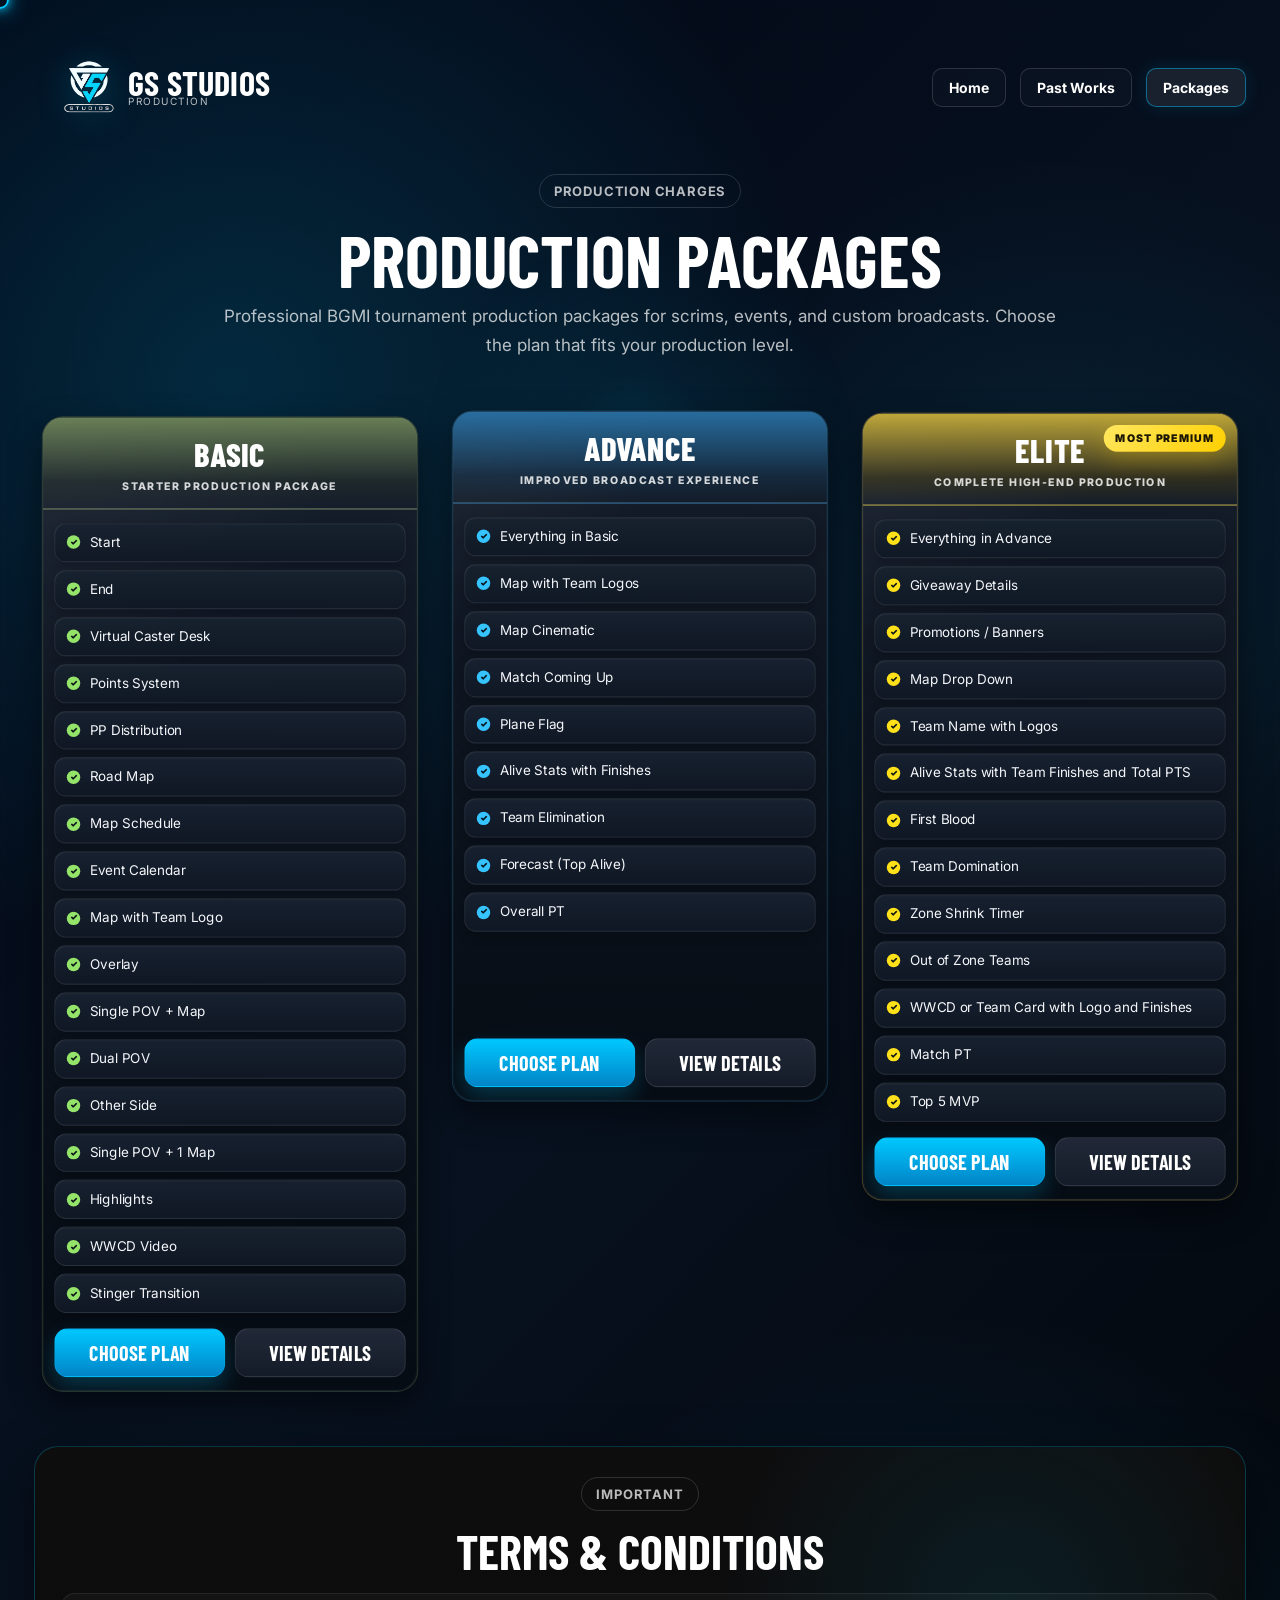
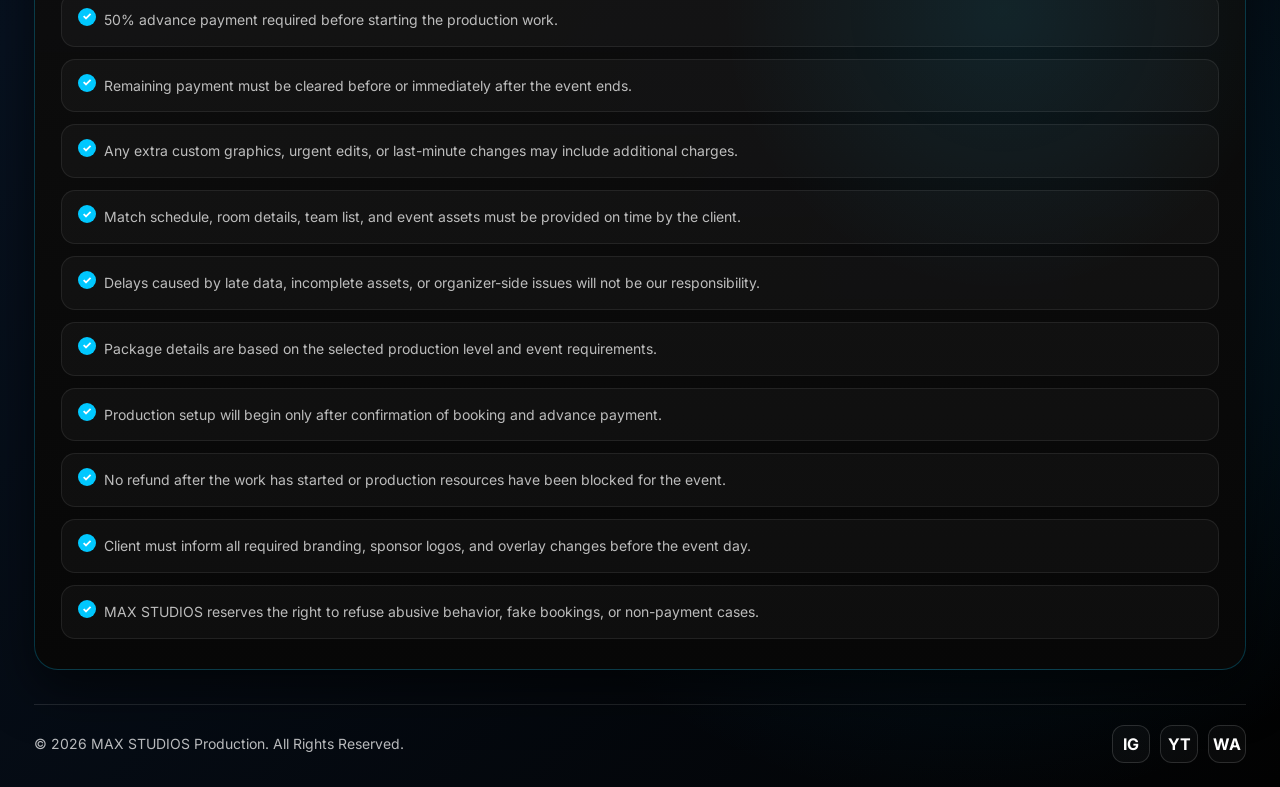
==== packages.html @ a3a35db7 "Update packages.html" ====
<!DOCTYPE html>
<html lang="en">
<head>
  <meta charset="UTF-8" />
  <meta name="viewport" content="width=device-width, initial-scale=1.0" />
  <title>Packages - GS STUDIOS</title>
  <link rel="preconnect" href="https://fonts.googleapis.com">
  <link rel="preconnect" href="https://fonts.gstatic.com" crossorigin>
  <link href="https://fonts.googleapis.com/css2?family=Barlow+Condensed:wght@400;500;600;700;800&family=Inter:wght@400;500;600;700&display=swap" rel="stylesheet">
  <link rel="stylesheet" href="packages.css" />
</head>
<body>
  <div class="cursor"></div>

  <div class="container">
    <header class="navbar">
<a href="index.html" class="brand">
  <img src="assets/studios-logo.png" class="nav-logo" alt="MAX STUDIOS">
  <div class="brand-text">
    <strong>GS STUDIOS</strong>
    <span>Production</span>
  </div>
</a>

      <nav class="nav-links">
        <a href="index.html">Home</a>
        <a href="works.html">Past Works</a>
        <a href="packages.html" class="active">Packages</a>
      </nav>
    </header>

    <section class="page-hero">
      <span class="kicker">Production Charges</span>
      <h1>Production Packages</h1>
      <p>
        Professional BGMI tournament production packages for scrims, events, and custom broadcasts.
        Choose the plan that fits your production level.
      </p>
    </section>

    <section class="pricing">
      
      <!-- BASIC -->
      <div class="card basic tilt-card">
        <div class="card-head">
          <h2>BASIC</h2>
          <div class="plan-line">Starter Production Package</div>
        </div>
        <div class="card-body">
          <ul class="features">
            <li><span>✓</span> Start</li>
            <li><span>✓</span> End</li>
            <li><span>✓</span> Virtual Caster Desk</li>
            <li><span>✓</span> Points System</li>
            <li><span>✓</span> PP Distribution</li>
            <li><span>✓</span> Road Map</li>
            <li><span>✓</span> Map Schedule</li>
            <li><span>✓</span> Event Calendar</li>
            <li><span>✓</span> Map with Team Logo</li>
            <li><span>✓</span> Overlay</li>
            <li><span>✓</span> Single POV + Map</li>
            <li><span>✓</span> Dual POV</li>
            <li><span>✓</span> Other Side</li>
            <li><span>✓</span> Single POV + 1 Map</li>
            <li><span>✓</span> Highlights</li>
            <li><span>✓</span> WWCD Video</li>
            <li><span>✓</span> Stinger Transition</li>
          </ul>

          <div class="btn-row">
            <a href="https://wa.me/918876218415?text=Hello%20MAX%20STUDIOS%2C%20I%20want%20to%20book%20BASIC%20PLAN" target="_blank" class="btn btn-primary glow-btn">
              Choose Plan
            </a>
            <a href="#" class="btn btn-secondary">View Details</a>
          </div>
        </div>
      </div>

      <!-- ADVANCE -->
      <div class="card advance tilt-card">
        <div class="card-head">
          <h2>ADVANCE</h2>
          <div class="plan-line">Improved Broadcast Experience</div>
        </div>
        <div class="card-body">
          <ul class="features">
            <li><span>✓</span> Everything in Basic</li>
            <li><span>✓</span> Map with Team Logos</li>
            <li><span>✓</span> Map Cinematic</li>
            <li><span>✓</span> Match Coming Up</li>
            <li><span>✓</span> Plane Flag</li>
            <li><span>✓</span> Alive Stats with Finishes</li>
            <li><span>✓</span> Team Elimination</li>
            <li><span>✓</span> Forecast (Top Alive)</li>
            <li><span>✓</span> Overall PT</li>
          </ul>

          <div class="btn-row">
            <a href="https://wa.me/918876218415?text=Hello%20MAX%20STUDIOS%2C%20I%20want%20to%20book%20ADVANCE%20PLAN" target="_blank" class="btn btn-primary glow-btn">
              Choose Plan
            </a>
            <a href="#" class="btn btn-secondary">View Details</a>
          </div>
        </div>
      </div>

      <!-- ELITE -->
      <div class="card elite tilt-card">
        <div class="badge">Most Premium</div>
        <div class="card-head">
          <h2>ELITE</h2>
          <div class="plan-line">Complete High-End Production</div>
        </div>
        <div class="card-body">
          <ul class="features">
            <li><span>✓</span> Everything in Advance</li>
            <li><span>✓</span> Giveaway Details</li>
            <li><span>✓</span> Promotions / Banners</li>
            <li><span>✓</span> Map Drop Down</li>
            <li><span>✓</span> Team Name with Logos</li>
            <li><span>✓</span> Alive Stats with Team Finishes and Total PTS</li>
            <li><span>✓</span> First Blood</li>
            <li><span>✓</span> Team Domination</li>
            <li><span>✓</span> Zone Shrink Timer</li>
            <li><span>✓</span> Out of Zone Teams</li>
            <li><span>✓</span> WWCD or Team Card with Logo and Finishes</li>
            <li><span>✓</span> Match PT</li>
            <li><span>✓</span> Top 5 MVP</li>
          </ul>

          <div class="btn-row">
            <a href="https://wa.me/918876218415?text=Hello%20MAX%20STUDIOS%2C%20I%20want%20to%20book%20ELITE%20PLAN" target="_blank" class="btn btn-primary glow-btn">
              Choose Plan
            </a>
            <a href="#" class="btn btn-secondary">View Details</a>
          </div>
        </div>
      </div>

    </section>

    <section class="terms-section tilt-card">
      <div class="terms-head">
        <span class="kicker">Important</span>
        <h2>Terms & Conditions</h2>
      </div>

      <div class="terms-box">
        <ul class="terms-list">
          <li>50% advance payment required before starting the production work.</li>
          <li>Remaining payment must be cleared before or immediately after the event ends.</li>
          <li>Any extra custom graphics, urgent edits, or last-minute changes may include additional charges.</li>
          <li>Match schedule, room details, team list, and event assets must be provided on time by the client.</li>
          <li>Delays caused by late data, incomplete assets, or organizer-side issues will not be our responsibility.</li>
          <li>Package details are based on the selected production level and event requirements.</li>
          <li>Production setup will begin only after confirmation of booking and advance payment.</li>
          <li>No refund after the work has started or production resources have been blocked for the event.</li>
          <li>Client must inform all required branding, sponsor logos, and overlay changes before the event day.</li>
          <li>MAX STUDIOS reserves the right to refuse abusive behavior, fake bookings, or non-payment cases.</li>
        </ul>
      </div>
    </section>

    <footer class="footer">
      <p>© 2026 MAX STUDIOS Production. All Rights Reserved.</p>
      <div class="socials">
        <a href="https://www.instagram.com/mahmud07_bgmi/?hl=en" target="_blank">IG</a>
        <a href="https://www.youtube.com/watch?v=cpt_hyMK-tQ" target="_blank">YT</a>
        <a href="#" target="_blank">WA</a>
      </div>
    </footer>
  </div>


  <script src="packages.js"></script>
</body>
</html>
---- packages.css ----
*{
  margin:0;
  padding:0;
  box-sizing:border-box;
}

:root{
  --bg:#020817;
  --bg2:#07111f;
  --white:#ffffff;
  --soft:rgba(255,255,255,0.72);
  --red:#00c8ff;
  --red2:#0284c7;
  --shadow:0 20px 50px rgba(0,0,0,0.55);
  --x:50vw;
  --y:50vh;
}

/* ===== BASE ===== */
html{
  scroll-behavior:smooth;
}

body{
  font-family:Inter,sans-serif;
  color:var(--white);
  min-height:100vh;
  overflow-x:hidden;
  background:
    radial-gradient(circle at 18% 16%, rgba(0,200,255,0.16), transparent 26%),
    radial-gradient(circle at 82% 24%, rgba(0,200,255,0.10), transparent 20%),
    radial-gradient(circle at 76% 78%, rgba(2,132,199,0.20), transparent 26%),
    linear-gradient(135deg, var(--bg), var(--bg2) 45%, #020202 100%);
  position:relative;
}

body::before{
  content:"";
  position:fixed;
  inset:0;
  pointer-events:none;
  z-index:0;
  background:
    radial-gradient(
      circle at var(--x) var(--y),
      rgba(0,200,255,0.14),
      rgba(0,200,255,0.05) 10%,
      transparent 28%
    );
}

body::after{
  content:"";
  position:fixed;
  inset:0;
  pointer-events:none;
  z-index:0;
  background-image:
    linear-gradient(rgba(0,200,255,0.03) 1px, transparent 1px),
    linear-gradient(90deg, rgba(0,200,255,0.03) 1px, transparent 1px);
  background-size:36px 36px;
  mask-image:linear-gradient(to bottom, rgba(255,255,255,0.22), transparent);
}

a{
  color:inherit;
  text-decoration:none;
}

img{
  display:block;
  max-width:100%;
}

.container{
  max-width:1260px;
  margin:0 auto;
  padding:24px;
  position:relative;
  z-index:1;
}

/* ===== CURSOR ===== */
.cursor{
  width:18px;
  height:18px;
  border:2px solid var(--red);
  border-radius:50%;
  position:fixed;
  left:0;
  top:0;
  transform:translate(-50%,-50%);
  pointer-events:none;
  z-index:9999;
  box-shadow:
    0 0 10px rgba(0,200,255,0.9),
    0 0 20px rgba(0,200,255,0.6),
    0 0 35px rgba(0,200,255,0.28);
  transition:width .18s ease,height .18s ease,border-color .18s ease,box-shadow .18s ease;
}

.cursor.active{
  width:30px;
  height:30px;
  border-color:#fff;
  box-shadow:
    0 0 14px rgba(255,255,255,0.95),
    0 0 26px rgba(0,200,255,0.85),
    0 0 45px rgba(0,200,255,0.35);
}

/* ===== NAVBAR ===== */
.navbar{
  display:flex;
  justify-content:space-between;
  align-items:center;
  gap:20px;
  padding:8px 0 24px;
  flex-wrap:wrap;
  width:100%;
}

.brand{
  display:flex;
  align-items:center;
  gap:0;
  margin-right:auto;
  color:#fff;
}

.nav-logo{
  width:110px;
  height:auto;
  object-fit:contain;
  filter:drop-shadow(0 6px 16px rgba(0,200,255,0.28));
  flex-shrink:0;
  margin-right:-12px;
}

.brand-text{
  line-height:0.8;
  margin-left:-4px;
}

.brand-text strong{
  display:block;
  font-family:"Barlow Condensed",sans-serif;
  font-size:34px;
  line-height:.85;
  color:#fff;
  letter-spacing:.2px;
}

.brand-text span{
  display:block;
  font-size:10px;
  color:var(--soft);
  text-transform:uppercase;
  letter-spacing:1.5px;
  margin-top:0;
}

.nav-links{
  display:flex;
  gap:14px;
  flex-wrap:wrap;
  margin-left:auto;
}

.nav-links a{
  color:#fff;
  border:1px solid rgba(255,255,255,0.14);
  padding:10px 16px;
  border-radius:10px;
  font-weight:700;
  font-size:14px;
  transition:.25s ease;
  background:rgba(255,255,255,0.02);
}

.nav-links a:hover,
.nav-links a.active{
  background:rgba(255,255,255,0.08);
  border-color:rgba(0,200,255,0.45);
  box-shadow:0 0 18px rgba(0,200,255,0.12);
}

/* ===== HERO ===== */
.page-hero{
  text-align:center;
  margin:8px 0 36px;
}

.kicker{
  display:inline-block;
  margin-bottom:18px;
  padding:8px 14px;
  border:1px solid rgba(255,255,255,0.14);
  border-radius:999px;
  color:var(--soft);
  font-size:13px;
  font-weight:700;
  letter-spacing:.8px;
  text-transform:uppercase;
}

.page-hero h1{
  font-family:"Barlow Condensed",sans-serif;
  font-size:72px;
  text-transform:uppercase;
  line-height:.92;
  margin-bottom:10px;
  color:#fff;
}

.page-hero p{
  color:var(--soft);
  font-size:17px;
  line-height:1.7;
  max-width:860px;
  margin:0 auto;
}

/* ===== PRICING ===== */
.pricing{
  display:grid;
  grid-template-columns:repeat(3, minmax(260px, 1fr));
  gap:18px;
  align-items:start;
}

.card{
  position:relative;
  overflow:hidden;
  display:flex;
  flex-direction:column;
  border-radius:22px;
  min-height:720px;
  align-self:start;
  background:
    linear-gradient(180deg, rgba(20,29,42,0.98), rgba(6,12,20,0.98));
  border:1px solid rgba(255,255,255,0.14);
  box-shadow:
    0 14px 34px rgba(0,0,0,0.45),
    inset 0 1px 0 rgba(255,255,255,0.04);
  transition:
    transform .28s ease,
    box-shadow .28s ease,
    border-color .28s ease,
    opacity .28s ease;
}

.card::before{
  content:"";
  position:absolute;
  inset:0;
  pointer-events:none;
  background:
    radial-gradient(circle at top left, rgba(255,255,255,0.06), transparent 28%),
    linear-gradient(180deg, rgba(255,255,255,0.02), transparent 18%);
  z-index:0;
}

.card::after{
  content:"";
  position:absolute;
  inset:0;
  border-radius:22px;
  pointer-events:none;
  box-shadow:inset 0 0 0 1px rgba(255,255,255,0.04);
}

/* sab same size feel */
.basic,
.advance,
.elite{
  transform:scale(0.96);
  opacity:1;
}

/* ===== CARD COLORS ===== */
.basic{
  border-color:rgba(170,210,120,0.22);
}

.advance{
  border-color:rgba(60,190,255,0.22);
}

.elite{
  border-color:rgba(255,214,90,0.26);
}

.card:hover{
  transform:scale(0.98);
  box-shadow:
    0 18px 42px rgba(0,0,0,0.55),
    0 0 24px rgba(255,255,255,0.06);
}

/* ===== HEAD ===== */
.card-head{
  position:relative;
  z-index:1;
  text-align:center;
  padding:22px 18px 16px;
  border-bottom:1px solid rgba(255,255,255,0.10);
}

.basic .card-head{
  background:
    linear-gradient(180deg, rgba(115,139,91,0.88) 0%, rgba(45,58,46,0.36) 70%, rgba(0,0,0,0) 100%);
}

.advance .card-head{
  background:
    linear-gradient(180deg, rgba(40,115,168,0.92) 0%, rgba(22,63,97,0.38) 70%, rgba(0,0,0,0) 100%);
}

.elite .card-head{
  background:
    linear-gradient(180deg, rgba(204,178,58,0.92) 0%, rgba(90,74,17,0.40) 70%, rgba(0,0,0,0) 100%);
}

.card-head h2{
  font-family:"Barlow Condensed",sans-serif;
  font-size:34px;
  font-weight:800;
  text-transform:uppercase;
  letter-spacing:.8px;
  color:#fff;
  line-height:1;
}

.plan-line{
  margin-top:9px;
  font-size:11px;
  letter-spacing:1.7px;
  text-transform:uppercase;
  color:rgba(255,255,255,0.82);
  font-weight:800;
}

/* ===== BODY ===== */
.card-body{
  position:relative;
  z-index:1;
  padding:14px 12px 14px;
  display:flex;
  flex-direction:column;
  flex:1;
}

.features{
  list-style:none;
  display:flex;
  flex-direction:column;
  gap:8px;
  flex:1;
}

.features li{
  display:flex;
  align-items:center;
  gap:10px;
  min-height:38px;
  padding:10px 12px;
  border-radius:12px;
  font-size:14px;
  line-height:1.35;
  color:#f5f7fa;
  background:
    linear-gradient(180deg, rgba(24,34,48,0.96), rgba(16,24,37,0.96));
  border:1px solid rgba(255,255,255,0.08);
  box-shadow:
    inset 0 1px 0 rgba(255,255,255,0.03),
    0 4px 12px rgba(0,0,0,0.20);
  transition:.2s ease;
}

.features li:hover{
  transform:translateX(3px);
  border-color:rgba(255,255,255,0.16);
}

.features li span{
  flex-shrink:0;
  width:14px;
  height:14px;
  border-radius:50%;
  display:inline-flex;
  align-items:center;
  justify-content:center;
  font-size:9px;
  font-weight:900;
  color:#091119;
}

.basic .features li span{
  background:#95e46a;
}

.advance .features li span{
  background:#35c4ff;
}

.elite .features li span{
  background:#ffe11a;
}

/* ===== BADGE ===== */
.badge{
  position:absolute;
  top:12px;
  right:12px;
  z-index:3;
  padding:7px 12px;
  border-radius:999px;
  background:linear-gradient(135deg, #ffe760, #ffcf00);
  color:#1b1603;
  font-size:11px;
  font-weight:900;
  letter-spacing:1px;
  text-transform:uppercase;
  box-shadow:0 8px 24px rgba(255,208,0,0.25);
}

/* ===== BUTTONS ===== */
.btn-row{
  display:flex;
  gap:10px;
  margin-top:auto;
  padding-top:16px;
}

.btn{
  flex:1;
  min-height:46px;
  display:inline-flex;
  align-items:center;
  justify-content:center;
  text-align:center;
  padding:12px 16px;
  border-radius:14px;
  font-family:"Barlow Condensed",sans-serif;
  font-size:21px;
  letter-spacing:.3px;
  text-transform:uppercase;
  font-weight:700;
  transition:.25s ease;
  border:1px solid rgba(255,255,255,0.12);
  color:#fff;
}

.btn-primary{
  background:linear-gradient(180deg, #00c8ff, #0284c7);
  box-shadow:0 10px 22px rgba(0,200,255,0.22);
  border-color:rgba(0,200,255,0.28);
}

.btn-primary:hover{
  transform:translateY(-2px);
  box-shadow:0 14px 28px rgba(0,200,255,0.30);
}

.btn-secondary{
  background:linear-gradient(180deg, rgba(34,42,58,0.96), rgba(21,28,41,0.98));
  border-color:rgba(255,255,255,0.10);
}

.btn-secondary:hover{
  background:rgba(255,255,255,0.08);
  transform:translateY(-2px);
}

/* ===== TERMS ===== */
.terms-section{
  margin-top:34px;
  padding:30px 26px;
  background:
    radial-gradient(circle at 80% 20%, rgba(0,200,255,0.09), transparent 24%),
    linear-gradient(180deg, rgba(14,14,14,.96), rgba(7,7,7,1));
  border:1px solid rgba(0,200,255,0.24);
  border-radius:24px;
  box-shadow:var(--shadow);
  position:relative;
  overflow:hidden;
}

.terms-head{
  position:relative;
  z-index:1;
  text-align:center;
  margin-bottom:18px;
}

.terms-head h2{
  font-family:"Barlow Condensed",sans-serif;
  font-size:48px;
  text-transform:uppercase;
  line-height:.95;
  color:#fff;
}

.terms-box{
  position:relative;
  z-index:1;
}

.terms-list{
  list-style:none;
  display:grid;
  gap:12px;
}

.terms-list li{
  padding:14px 16px 14px 42px;
  border-radius:14px;
  border:1px solid rgba(255,255,255,0.08);
  background:rgba(255,255,255,0.03);
  color:var(--soft);
  line-height:1.7;
  font-size:14px;
  position:relative;
}

.terms-list li::before{
  content:"✓";
  position:absolute;
  left:16px;
  top:14px;
  width:18px;
  height:18px;
  border-radius:50%;
  display:flex;
  align-items:center;
  justify-content:center;
  background:var(--red);
  color:#fff;
  font-size:11px;
  font-weight:800;
}

/* ===== FOOTER ===== */
.footer{
  margin-top:34px;
  padding-top:20px;
  border-top:1px solid rgba(255,255,255,0.12);
  display:flex;
  justify-content:space-between;
  align-items:center;
  gap:16px;
  flex-wrap:wrap;
}

.footer p{
  color:var(--soft);
  font-size:14px;
}

.socials{
  display:flex;
  gap:10px;
}

.socials a{
  width:38px;
  height:38px;
  border-radius:12px;
  border:1px solid rgba(255,255,255,0.14);
  display:grid;
  place-items:center;
  background:rgba(255,255,255,0.03);
  font-weight:700;
  color:#fff;
  transition:.25s ease;
}

.socials a:hover{
  border-color:rgba(0,200,255,0.35);
  background:rgba(0,200,255,0.08);
}

/* ===== RESPONSIVE ===== */
@media (max-width:1100px){
  .pricing{
    grid-template-columns:repeat(2, minmax(280px, 1fr));
    align-items:start;
  }

  .basic,
  .advance,
  .elite{
    transform:none;
    opacity:1;
    min-height:auto;
  }
}

@media (max-width:760px){
  .pricing{
    grid-template-columns:1fr;
    align-items:start;
  }

  .btn-row{
    flex-direction:column;
  }

  .cursor{
    display:none;
  }

  .basic,
  .advance,
  .elite{
    transform:none;
    opacity:1;
  }
}

@media (max-width:640px){
  .container{
    padding:14px;
  }

  .navbar{
    flex-direction:column;
    align-items:flex-start;
  }

  .nav-links{
    width:100%;
    margin-left:0;
  }

  .nav-links a{
    flex:1;
    text-align:center;
  }

  .page-hero h1{
    font-size:48px;
  }

  .terms-section{
    padding:22px 18px;
  }

  .terms-head h2{
    font-size:38px;
  }

  .terms-list li{
    font-size:13px;
  }

  .nav-logo{
    width:90px;
    margin-right:-10px;
  }

  .brand-text{
    margin-left:-2px;
  }

  .brand-text strong{
    font-size:26px;
  }

  .brand-text span{
    font-size:9px;
    letter-spacing:1.2px;
  }
}
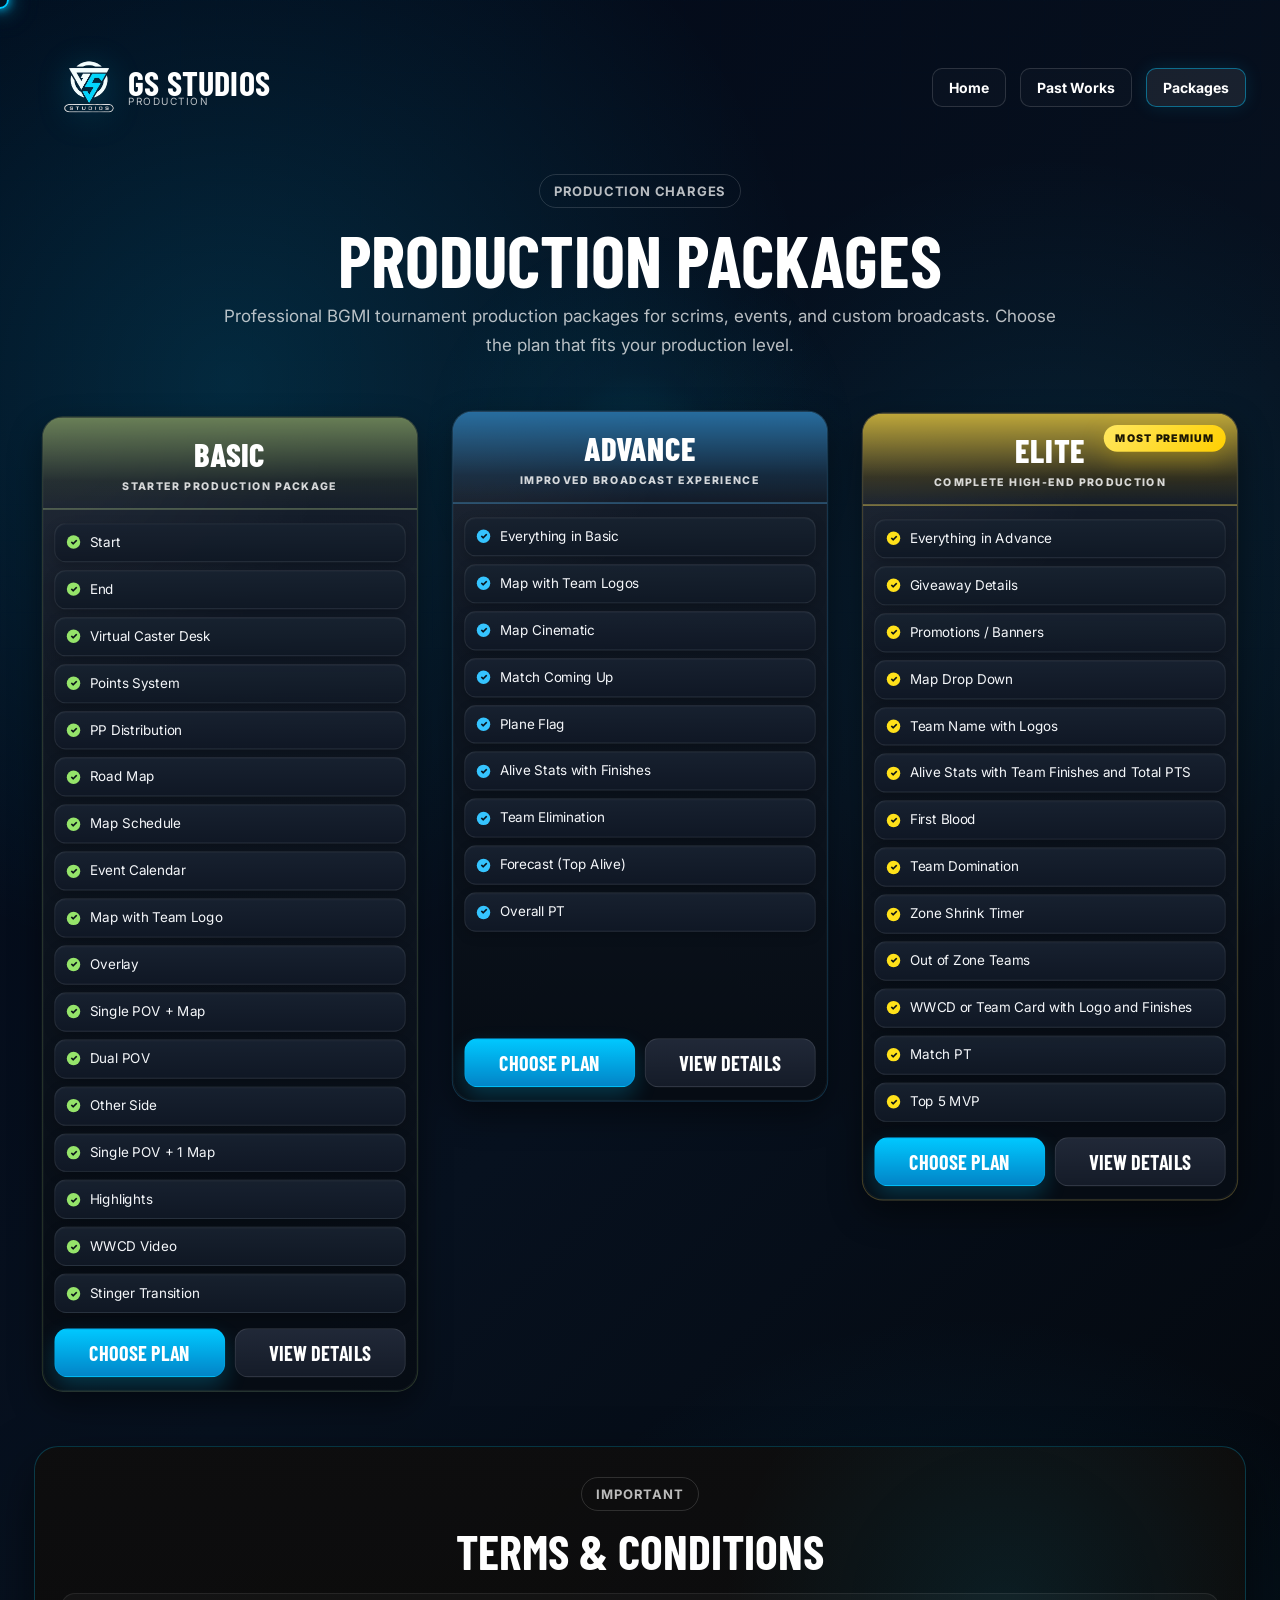
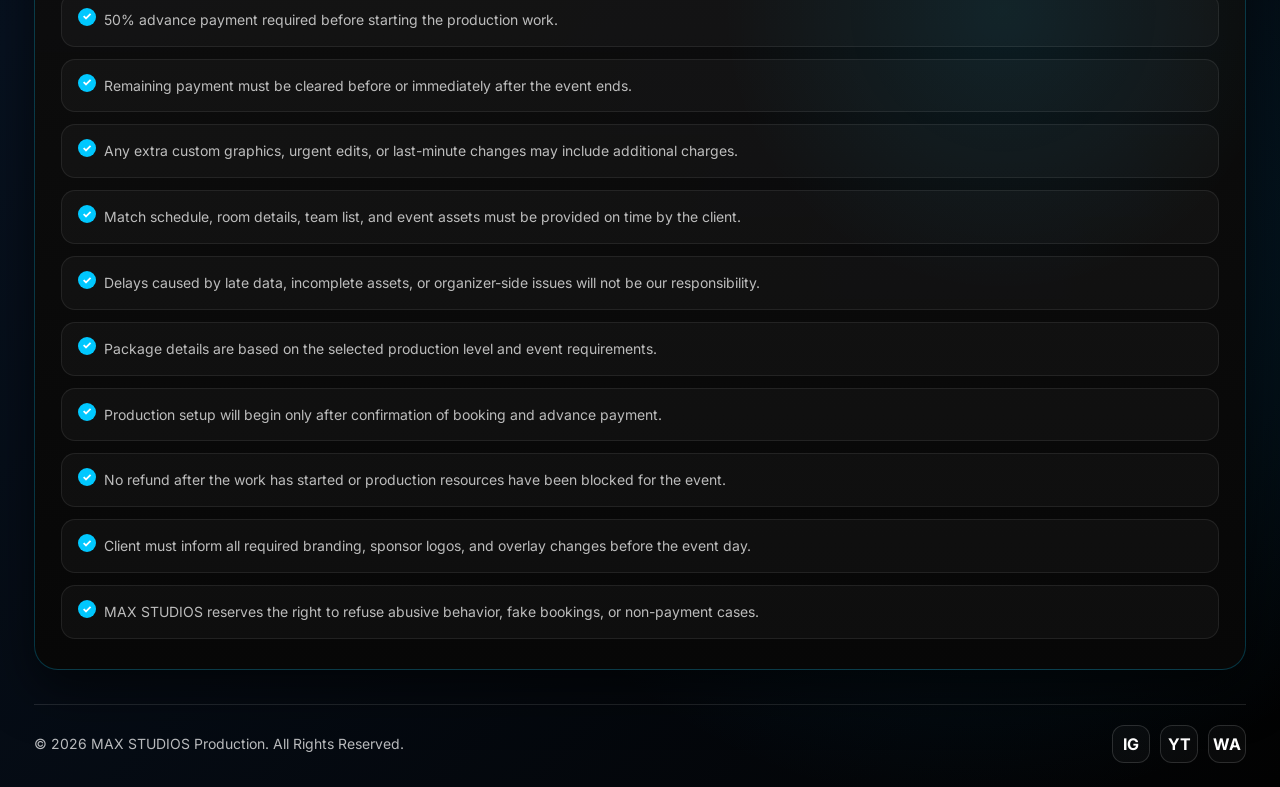
==== commit 8033d1fc: "Update packages.html" ====
--- a/packages.html
+++ b/packages.html
@@ -68,7 +68,7 @@
           </ul>
 
           <div class="btn-row">
-            <a href="https://wa.me/918876218415?text=Hello%20MAX%20STUDIOS%2C%20I%20want%20to%20book%20BASIC%20PLAN" target="_blank" class="btn btn-primary glow-btn">
+            <a href="https://wa.me/918876218415?text=Hello%20GS%20STUDIOS%2C%20I%20want%20to%20book%20BASIC%20PLAN" target="_blank" class="btn btn-primary glow-btn">
               Choose Plan
             </a>
             <a href="#" class="btn btn-secondary">View Details</a>
@@ -96,7 +96,7 @@
           </ul>
 
           <div class="btn-row">
-            <a href="https://wa.me/918876218415?text=Hello%20MAX%20STUDIOS%2C%20I%20want%20to%20book%20ADVANCE%20PLAN" target="_blank" class="btn btn-primary glow-btn">
+            <a href="https://wa.me/918876218415?text=Hello%20GS%20STUDIOS%2C%20I%20want%20to%20book%20ADVANCE%20PLAN" target="_blank" class="btn btn-primary glow-btn">
               Choose Plan
             </a>
             <a href="#" class="btn btn-secondary">View Details</a>
@@ -129,7 +129,7 @@
           </ul>
 
           <div class="btn-row">
-            <a href="https://wa.me/918876218415?text=Hello%20MAX%20STUDIOS%2C%20I%20want%20to%20book%20ELITE%20PLAN" target="_blank" class="btn btn-primary glow-btn">
+            <a href="https://wa.me/918876218415?text=Hello%20GS%20STUDIOS%2C%20I%20want%20to%20book%20ELITE%20PLAN" target="_blank" class="btn btn-primary glow-btn">
               Choose Plan
             </a>
             <a href="#" class="btn btn-secondary">View Details</a>
@@ -165,8 +165,8 @@
       <p>© 2026 MAX STUDIOS Production. All Rights Reserved.</p>
       <div class="socials">
         <a href="https://www.instagram.com/mahmud07_bgmi/?hl=en" target="_blank">IG</a>
-        <a href="https://www.youtube.com/watch?v=cpt_hyMK-tQ" target="_blank">YT</a>
-        <a href="#" target="_blank">WA</a>
+        <a href="https://www.youtube.com/@mahmud07_bgmi" target="_blank">YT</a>
+        <a href="https://wa.me/918876218415?text=Hello%20GS%20STUDIOS%2C%20I%20want%20to%20book" target="_blank">WA</a>
       </div>
     </footer>
   </div>
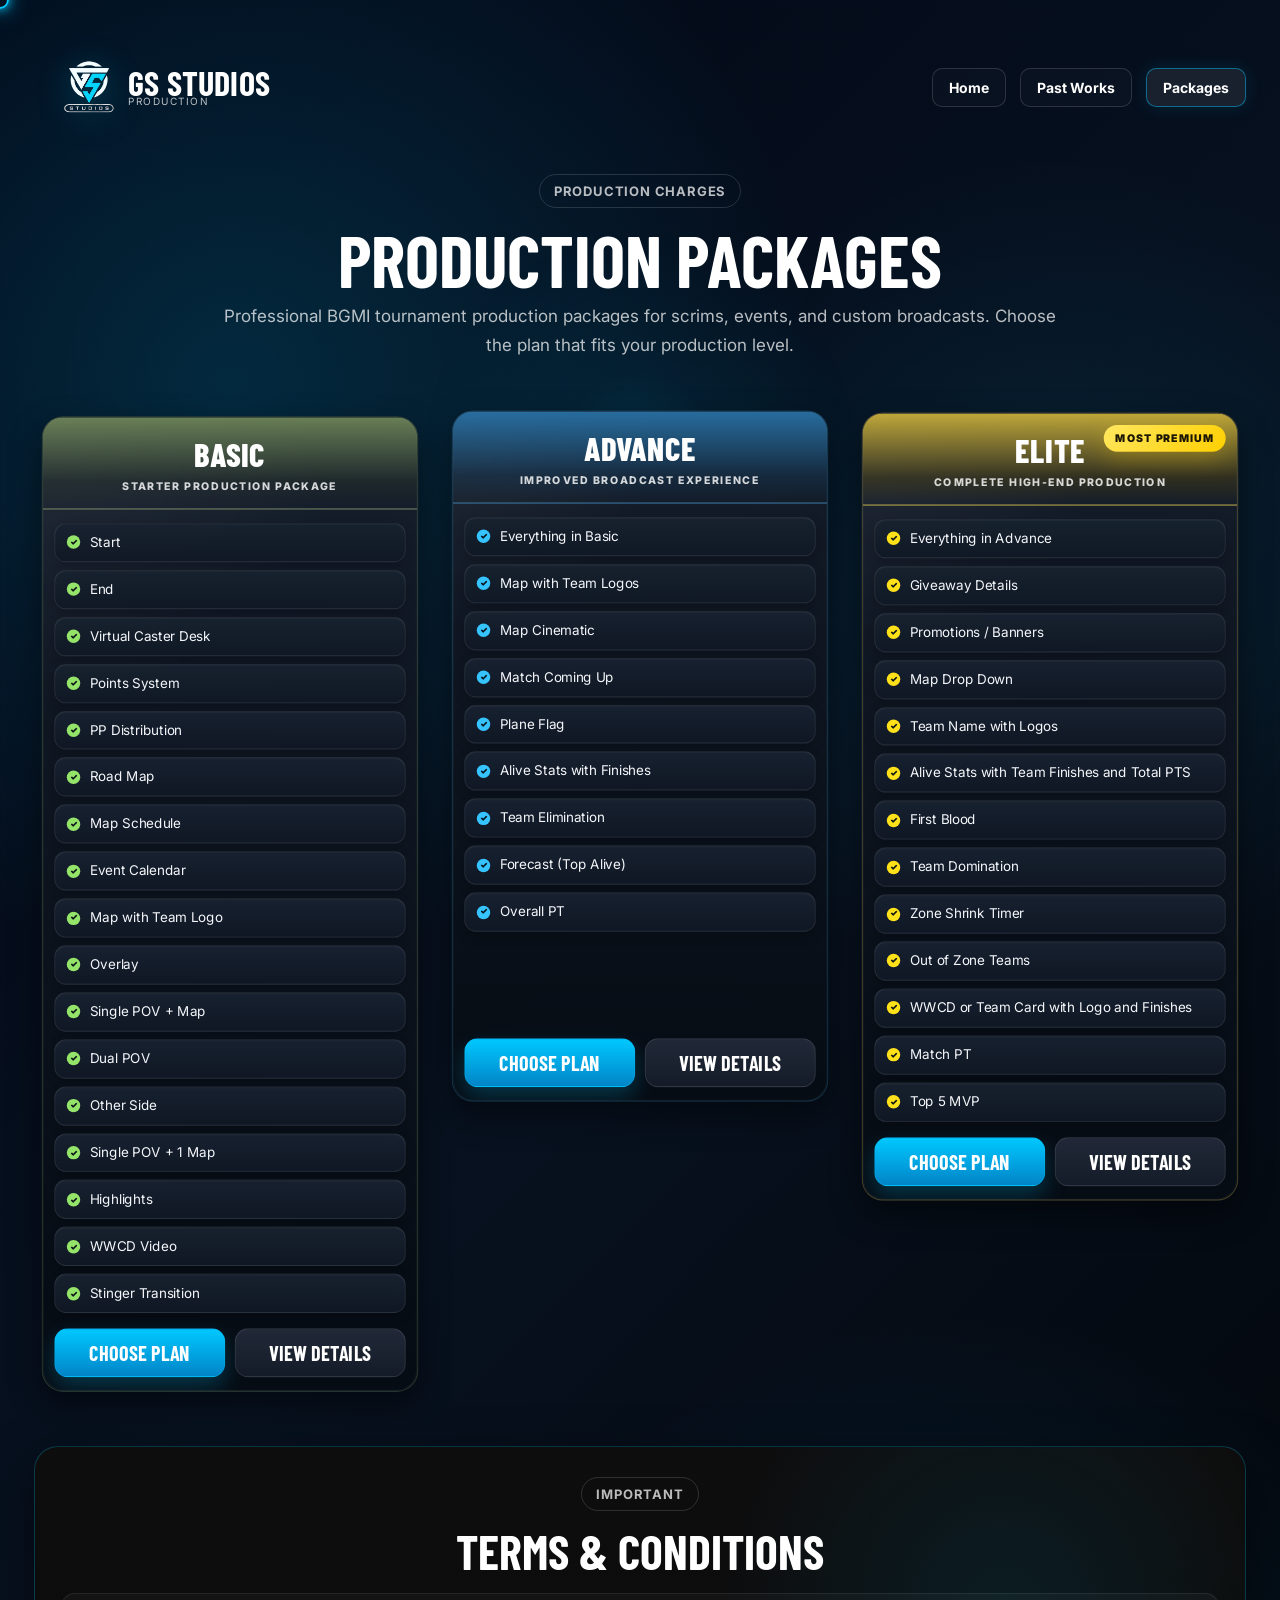
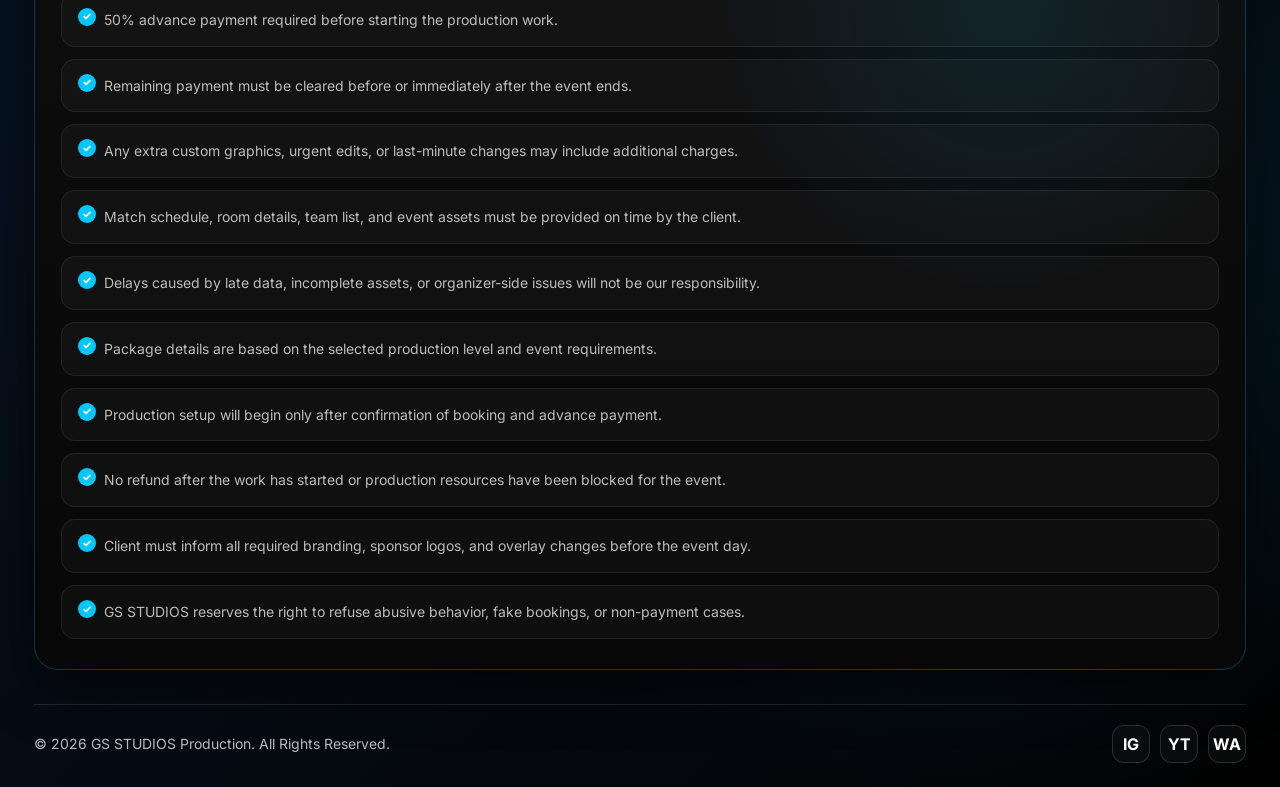
==== commit 19e94982: "Update packages.html" ====
--- a/packages.html
+++ b/packages.html
@@ -156,13 +156,13 @@
           <li>Production setup will begin only after confirmation of booking and advance payment.</li>
           <li>No refund after the work has started or production resources have been blocked for the event.</li>
           <li>Client must inform all required branding, sponsor logos, and overlay changes before the event day.</li>
-          <li>MAX STUDIOS reserves the right to refuse abusive behavior, fake bookings, or non-payment cases.</li>
+          <li>GS STUDIOS reserves the right to refuse abusive behavior, fake bookings, or non-payment cases.</li>
         </ul>
       </div>
     </section>
 
     <footer class="footer">
-      <p>© 2026 MAX STUDIOS Production. All Rights Reserved.</p>
+      <p>© 2026 GS STUDIOS Production. All Rights Reserved.</p>
       <div class="socials">
         <a href="https://www.instagram.com/mahmud07_bgmi/?hl=en" target="_blank">IG</a>
         <a href="https://www.youtube.com/@mahmud07_bgmi" target="_blank">YT</a>
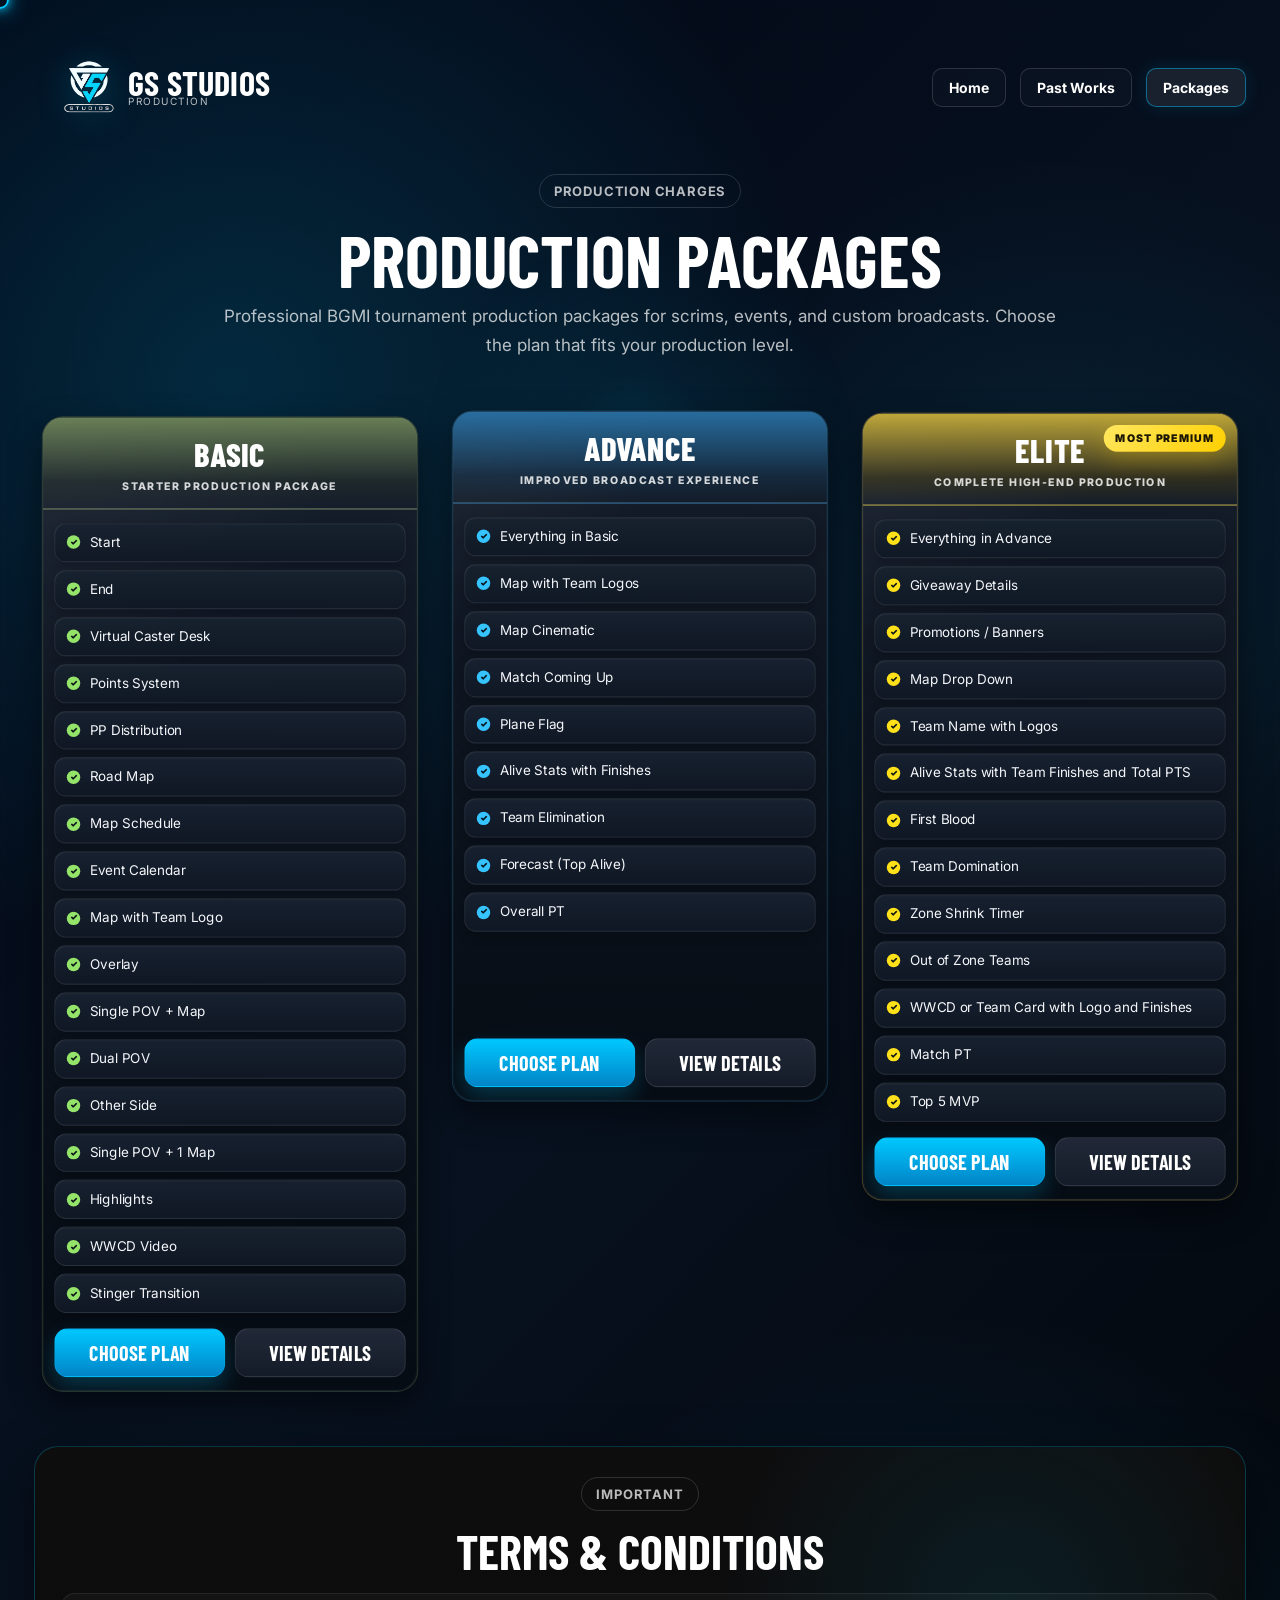
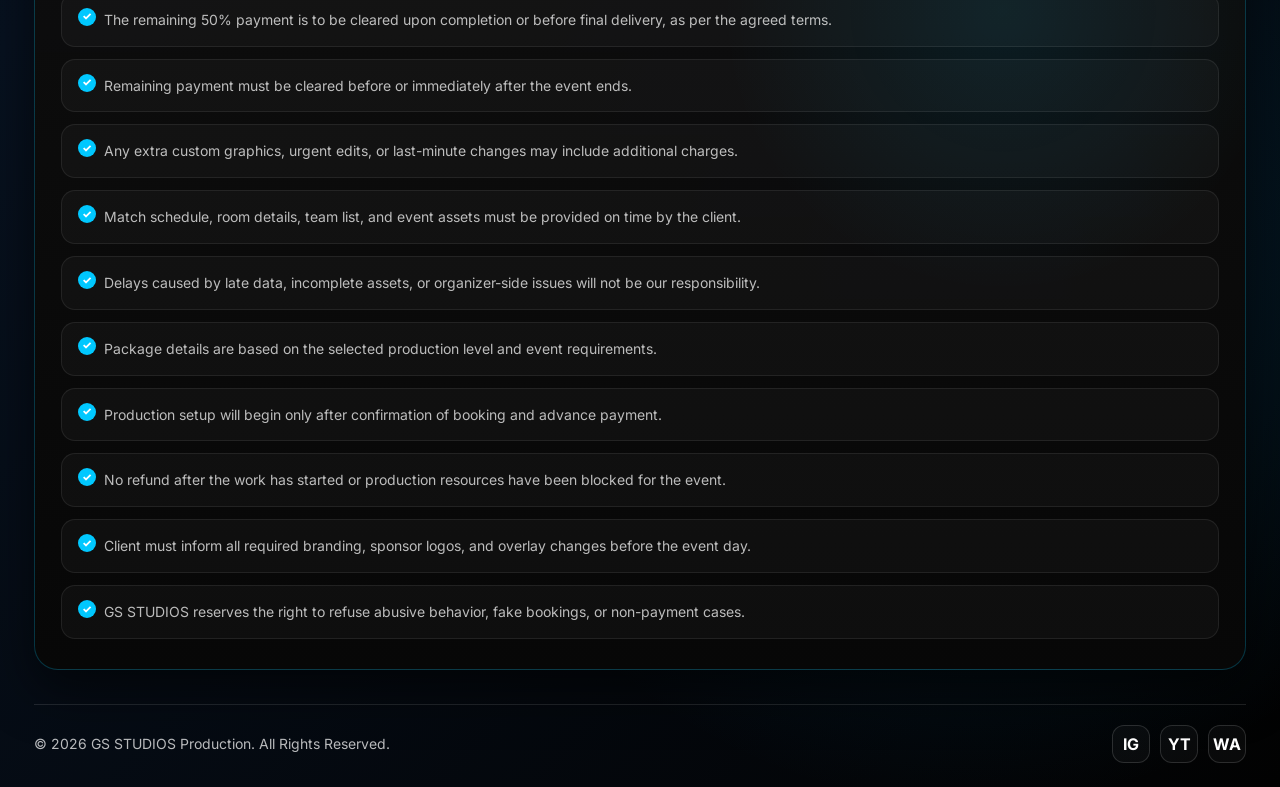
==== commit 730978b9: "Update packages.html" ====
--- a/packages.html
+++ b/packages.html
@@ -147,7 +147,7 @@
 
       <div class="terms-box">
         <ul class="terms-list">
-          <li>50% advance payment required before starting the production work.</li>
+          <li>The remaining 50% payment is to be cleared upon completion or before final delivery, as per the agreed terms.</li>
           <li>Remaining payment must be cleared before or immediately after the event ends.</li>
           <li>Any extra custom graphics, urgent edits, or last-minute changes may include additional charges.</li>
           <li>Match schedule, room details, team list, and event assets must be provided on time by the client.</li>
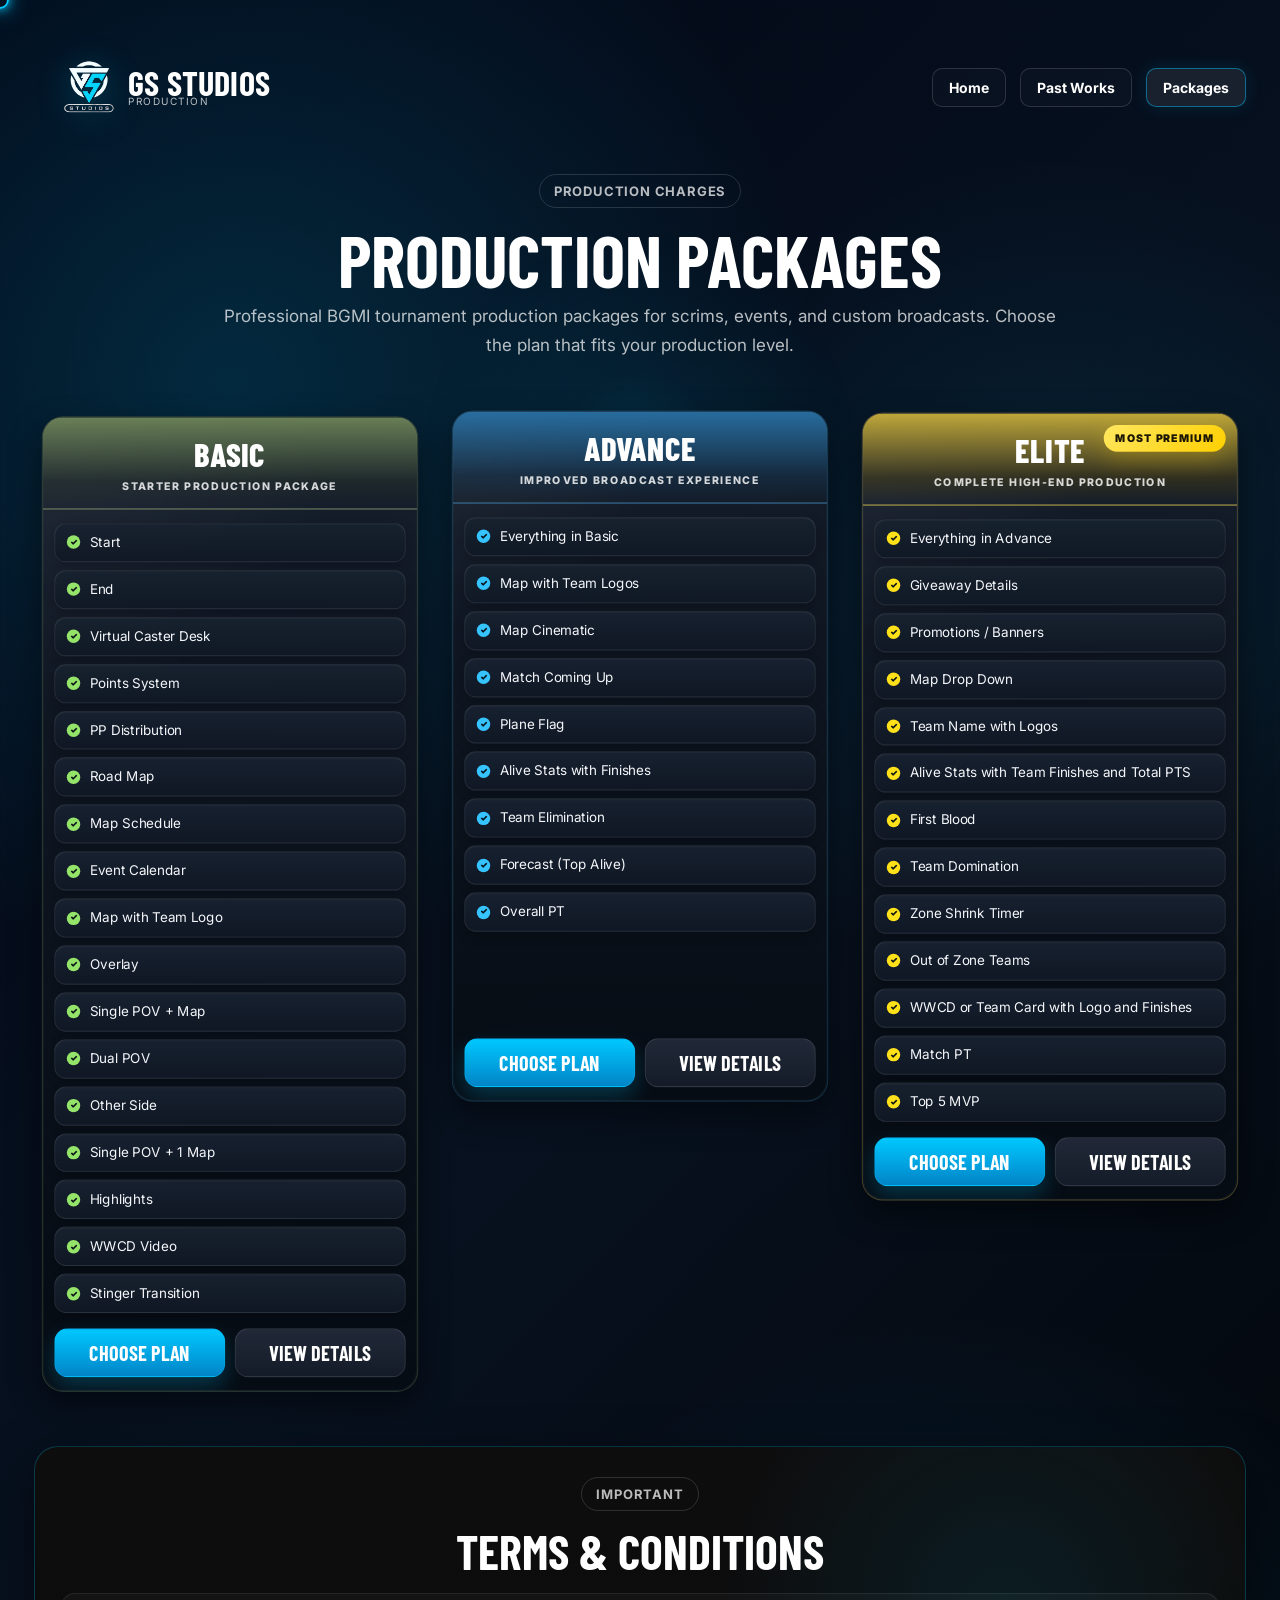
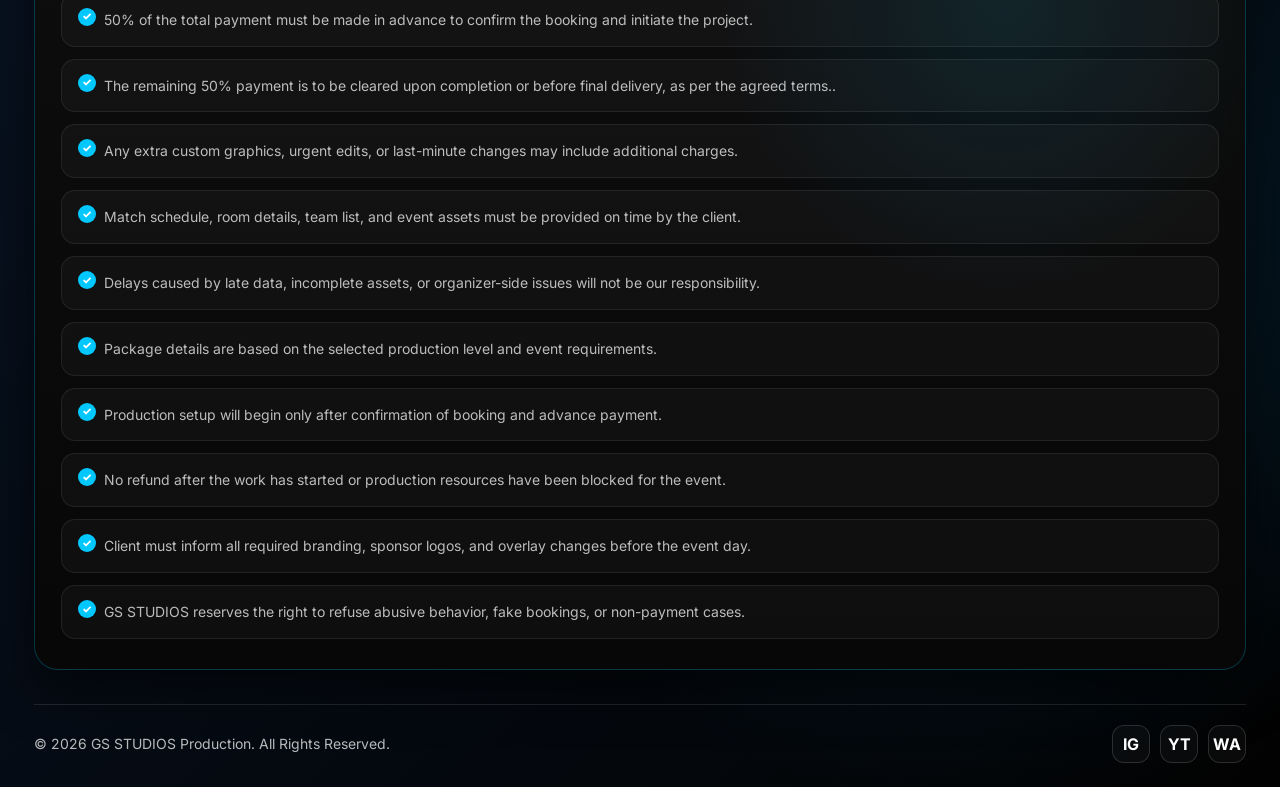
==== commit 99074736: "Update packages.html" ====
--- a/packages.html
+++ b/packages.html
@@ -147,8 +147,8 @@
 
       <div class="terms-box">
         <ul class="terms-list">
-          <li>The remaining 50% payment is to be cleared upon completion or before final delivery, as per the agreed terms.</li>
-          <li>Remaining payment must be cleared before or immediately after the event ends.</li>
+          <li>50% of the total payment must be made in advance to confirm the booking and initiate the project.</li>
+          <li>The remaining 50% payment is to be cleared upon completion or before final delivery, as per the agreed terms..</li>
           <li>Any extra custom graphics, urgent edits, or last-minute changes may include additional charges.</li>
           <li>Match schedule, room details, team list, and event assets must be provided on time by the client.</li>
           <li>Delays caused by late data, incomplete assets, or organizer-side issues will not be our responsibility.</li>
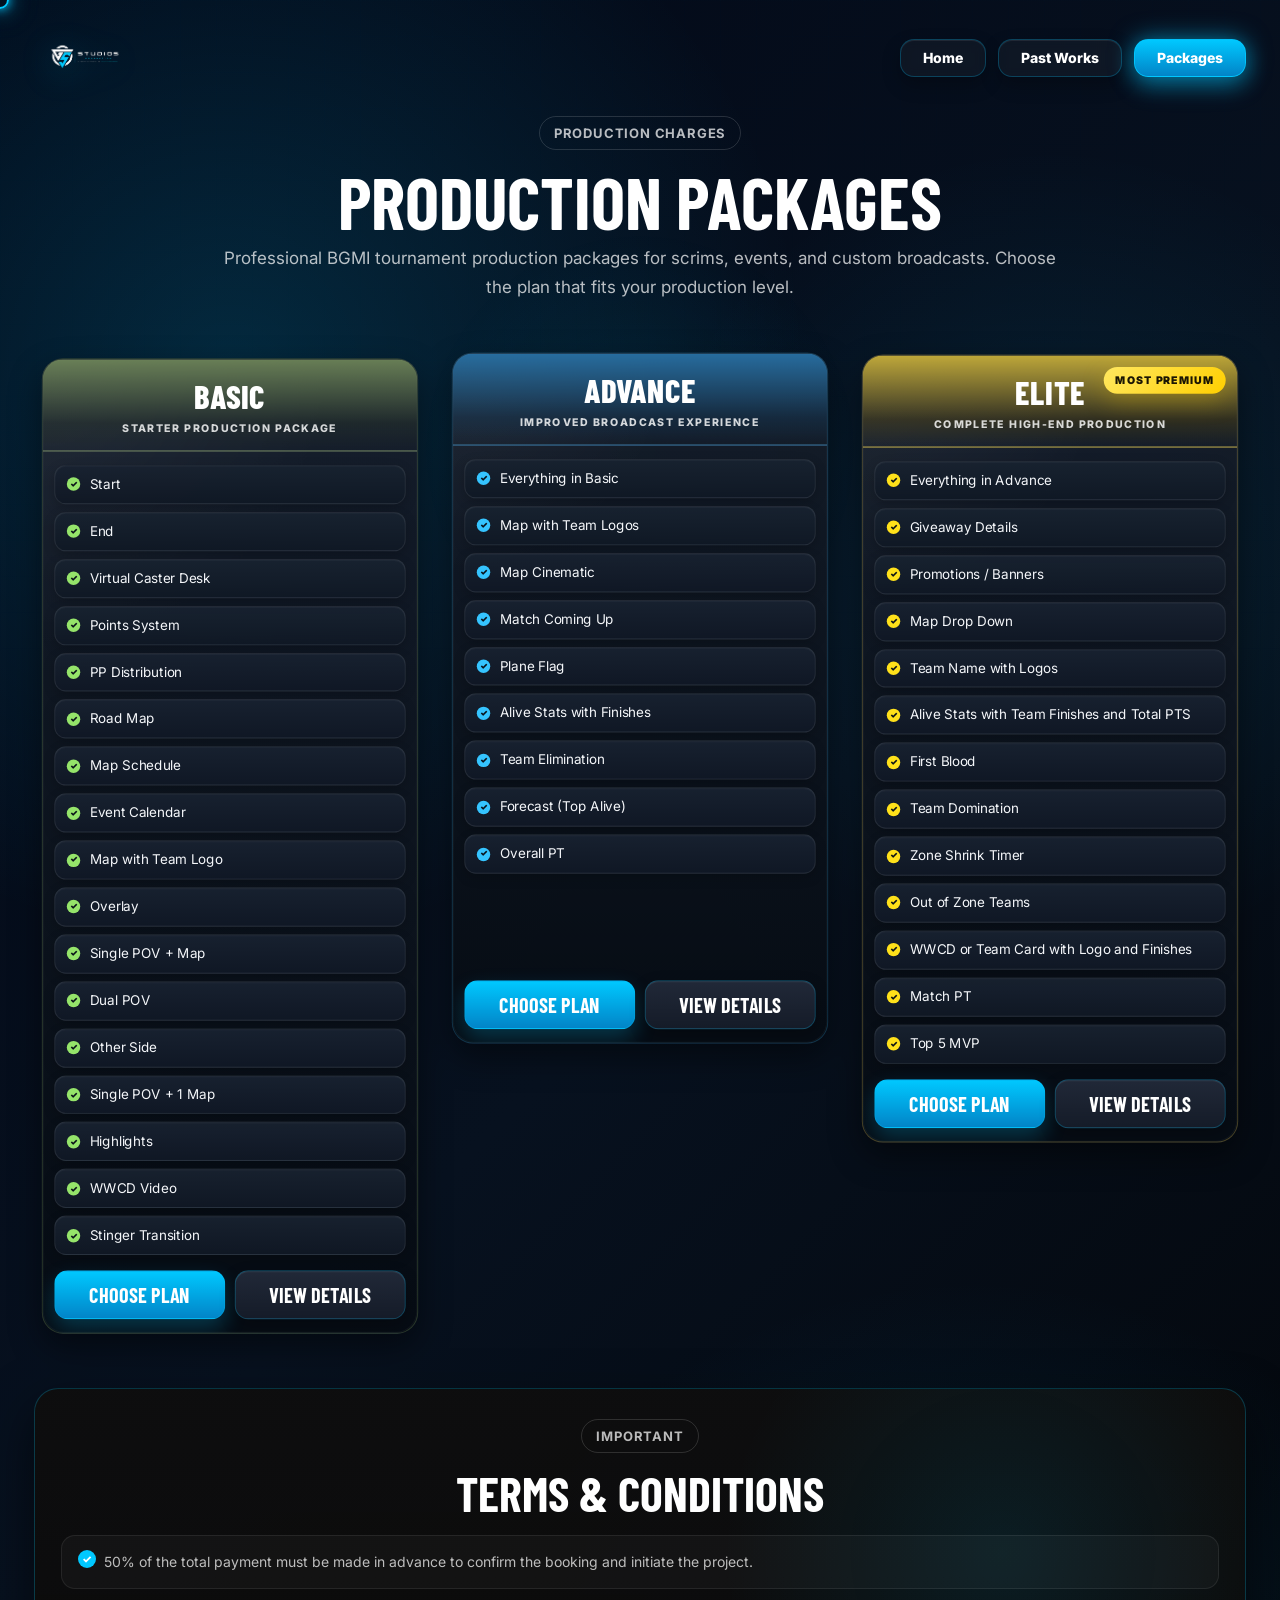
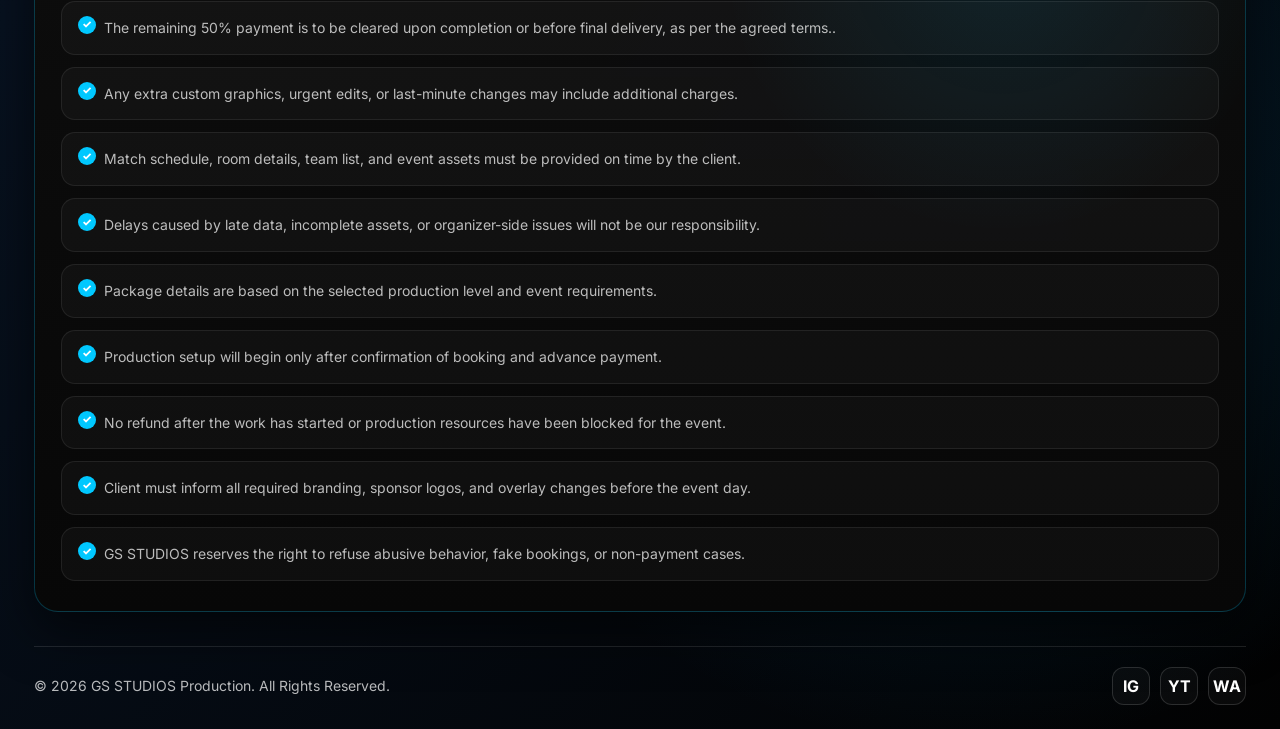
==== commit 99747350: "Update packages.html" ====
--- a/packages.html
+++ b/packages.html
@@ -17,9 +17,9 @@
 <a href="index.html" class="brand">
   <img src="assets/studios-logo.png" class="nav-logo" alt="MAX STUDIOS">
   <div class="brand-text">
-    <strong>GS STUDIOS</strong>
+    <!--strong>GS STUDIOS</strong>
     <span>Production</span>
-  </div>
+  </div-->
 </a>
 
       <nav class="nav-links">
@@ -68,7 +68,7 @@
           </ul>
 
           <div class="btn-row">
-            <a href="https://wa.me/918876218415?text=Hello%20GS%20STUDIOS%2C%20I%20want%20to%20book%20BASIC%20PLAN" target="_blank" class="btn btn-primary glow-btn">
+            <a href="https://api.whatsapp.com/send/?phone=918876218415&text=Hi%20%F0%9F%91%8B%0AI%20was%20checking%20out%20your%20services%20and%20I%E2%80%99m%20interested%20in%20working%20with%20you%20for%20our%20tournament.%0A%0APlease%20share%20the%20details%20and%20let%E2%80%99s%20discuss%20further.&type=phone_number&app_absent=0" target="_blank" class="btn btn-primary glow-btn">
               Choose Plan
             </a>
             <a href="#" class="btn btn-secondary">View Details</a>
@@ -96,7 +96,7 @@
           </ul>
 
           <div class="btn-row">
-            <a href="https://wa.me/918876218415?text=Hello%20GS%20STUDIOS%2C%20I%20want%20to%20book%20ADVANCE%20PLAN" target="_blank" class="btn btn-primary glow-btn">
+            <a href="https://api.whatsapp.com/send/?phone=918876218415&text=Hi%20%F0%9F%91%8B%0AI%20was%20checking%20out%20your%20services%20and%20I%E2%80%99m%20interested%20in%20working%20with%20you%20for%20our%20tournament.%0A%0APlease%20share%20the%20details%20and%20let%E2%80%99s%20discuss%20further.&type=phone_number&app_absent=0" target="_blank" class="btn btn-primary glow-btn">
               Choose Plan
             </a>
             <a href="#" class="btn btn-secondary">View Details</a>
@@ -129,7 +129,7 @@
           </ul>
 
           <div class="btn-row">
-            <a href="https://wa.me/918876218415?text=Hello%20GS%20STUDIOS%2C%20I%20want%20to%20book%20ELITE%20PLAN" target="_blank" class="btn btn-primary glow-btn">
+            <a href="https://api.whatsapp.com/send/?phone=918876218415&text=Hi%20%F0%9F%91%8B%0AI%20was%20checking%20out%20your%20services%20and%20I%E2%80%99m%20interested%20in%20working%20with%20you%20for%20our%20tournament.%0A%0APlease%20share%20the%20details%20and%20let%E2%80%99s%20discuss%20further.&type=phone_number&app_absent=0" target="_blank" class="btn btn-primary glow-btn">
               Choose Plan
             </a>
             <a href="#" class="btn btn-secondary">View Details</a>
@@ -164,9 +164,9 @@
     <footer class="footer">
       <p>© 2026 GS STUDIOS Production. All Rights Reserved.</p>
       <div class="socials">
-        <a href="https://www.instagram.com/mahmud07_bgmi/?hl=en" target="_blank">IG</a>
-        <a href="https://www.youtube.com/@mahmud07_bgmi" target="_blank">YT</a>
-        <a href="https://wa.me/918876218415?text=Hello%20GS%20STUDIOS%2C%20I%20want%20to%20book" target="_blank">WA</a>
+        <a href="https://www.instagram.com/gs_studio_productions/?hl=en" target="_blank">IG</a>
+        <a href="https://www.youtube.com/@gsesports_0" target="_blank">YT</a>
+        <a href="https://api.whatsapp.com/send/?phone=918876218415&text=Hi%20%F0%9F%91%8B%0AI%20was%20checking%20out%20your%20services%20and%20I%E2%80%99m%20interested%20in%20working%20with%20you%20for%20our%20tournament.%0A%0APlease%20share%20the%20details%20and%20let%E2%80%99s%20discuss%20further.&type=phone_number&app_absent=0" target="_blank">WA</a>
       </div>
     </footer>
   </div>
--- a/packages.css
+++ b/packages.css
@@ -123,23 +123,23 @@
 .brand{
   display:flex;
   align-items:center;
-  gap:0;
+  gap:8px;        /* 🔥 spacing fix */
   margin-right:auto;
   color:#fff;
 }
 
 .nav-logo{
-  width:110px;
+  width:100px;
   height:auto;
   object-fit:contain;
   filter:drop-shadow(0 6px 16px rgba(0,200,255,0.28));
   flex-shrink:0;
-  margin-right:-12px;
+  margin:0;   /* 🔥 fix */
 }
 
 .brand-text{
-  line-height:0.8;
-  margin-left:-4px;
+  line-height:0.9;
+  margin:0;   /* 🔥 fix */
 }
 
 .brand-text strong{
@@ -167,22 +167,66 @@
   margin-left:auto;
 }
 
+.nav-links{
+  display:flex;
+  gap:12px;
+  margin-left:auto;
+}
+
+/* 🔥 PREMIUM BUTTON */
 .nav-links a{
-  color:#fff;
-  border:1px solid rgba(255,255,255,0.14);
-  padding:10px 16px;
-  border-radius:10px;
-  font-weight:700;
+  position:relative;
+  padding:12px 22px;
+  border-radius:14px;
+  font-weight:800;
   font-size:14px;
-  transition:.25s ease;
-  background:rgba(255,255,255,0.02);
-}
-
-.nav-links a:hover,
+  color:#fff;
+
+  background:rgba(255,255,255,0.04);
+  border:1px solid rgba(0,200,255,0.25);
+
+  backdrop-filter:blur(6px);
+
+  box-shadow:
+    inset 0 1px 0 rgba(255,255,255,0.08),
+    0 8px 18px rgba(0,0,0,0.25);
+
+  transition:.3s ease;
+  overflow:hidden;
+}
+
+/* SHINE EFFECT */
+.nav-links a::before{
+  content:"";
+  position:absolute;
+  inset:0;
+  background:linear-gradient(120deg, transparent, rgba(255,255,255,0.2), transparent);
+  transform:translateX(-120%);
+  transition:.5s;
+}
+
+.nav-links a:hover::before{
+  transform:translateX(120%);
+}
+
+/* HOVER */
+.nav-links a:hover{
+  transform:translateY(-3px);
+  border-color:rgba(0,200,255,0.8);
+
+  box-shadow:
+    0 0 20px rgba(0,200,255,0.35),
+    0 10px 25px rgba(0,200,255,0.2);
+}
+
+/* ACTIVE */
 .nav-links a.active{
-  background:rgba(255,255,255,0.08);
-  border-color:rgba(0,200,255,0.45);
-  box-shadow:0 0 18px rgba(0,200,255,0.12);
+  background:linear-gradient(180deg, #00c8ff, #0284c7);
+  border-color:rgba(0,200,255,0.9);
+
+  box-shadow:
+    0 0 25px rgba(0,200,255,0.5),
+    0 10px 25px rgba(0,200,255,0.3);
 }
 
 /* ===== HERO ===== */
@@ -460,9 +504,11 @@
 
 .btn-primary:hover{
   transform:translateY(-2px);
-  box-shadow:0 14px 28px rgba(0,200,255,0.30);
-}
-
+  box-shadow:
+    0 0 20px rgba(0,200,255,0.6),
+    0 0 40px rgba(0,200,255,0.3),
+    0 14px 28px rgba(0,200,255,0.25);
+}
 .btn-secondary{
   background:linear-gradient(180deg, rgba(34,42,58,0.96), rgba(21,28,41,0.98));
   border-color:rgba(255,255,255,0.10);
@@ -657,11 +703,11 @@
 
   .nav-logo{
     width:90px;
-    margin-right:-10px;
+    margin:0;   /* 🔥 fix (negative hata diya) */
   }
 
   .brand-text{
-    margin-left:-2px;
+    margin:0;   /* 🔥 fix */
   }
 
   .brand-text strong{
@@ -673,3 +719,27 @@
     letter-spacing:1.2px;
   }
 }
+
+/* ===== 🔥 YAHAN ADD KARNA HAI ===== */
+
+.btn-secondary{
+  background:linear-gradient(180deg, rgba(34,42,58,0.96), rgba(21,28,41,0.98));
+  border:1px solid rgba(0,200,255,0.25);
+  box-shadow:
+    inset 0 1px 0 rgba(255,255,255,0.08),
+    0 6px 16px rgba(0,0,0,0.25);
+}
+
+.btn-secondary:hover{
+  transform:translateY(-2px);
+  border-color:rgba(0,200,255,0.8);
+
+  box-shadow:
+    0 0 20px rgba(0,200,255,0.45),
+    0 0 40px rgba(0,200,255,0.25),
+    0 12px 28px rgba(0,200,255,0.2);
+}
+
+.btn-secondary::before{
+  display:none;
+}
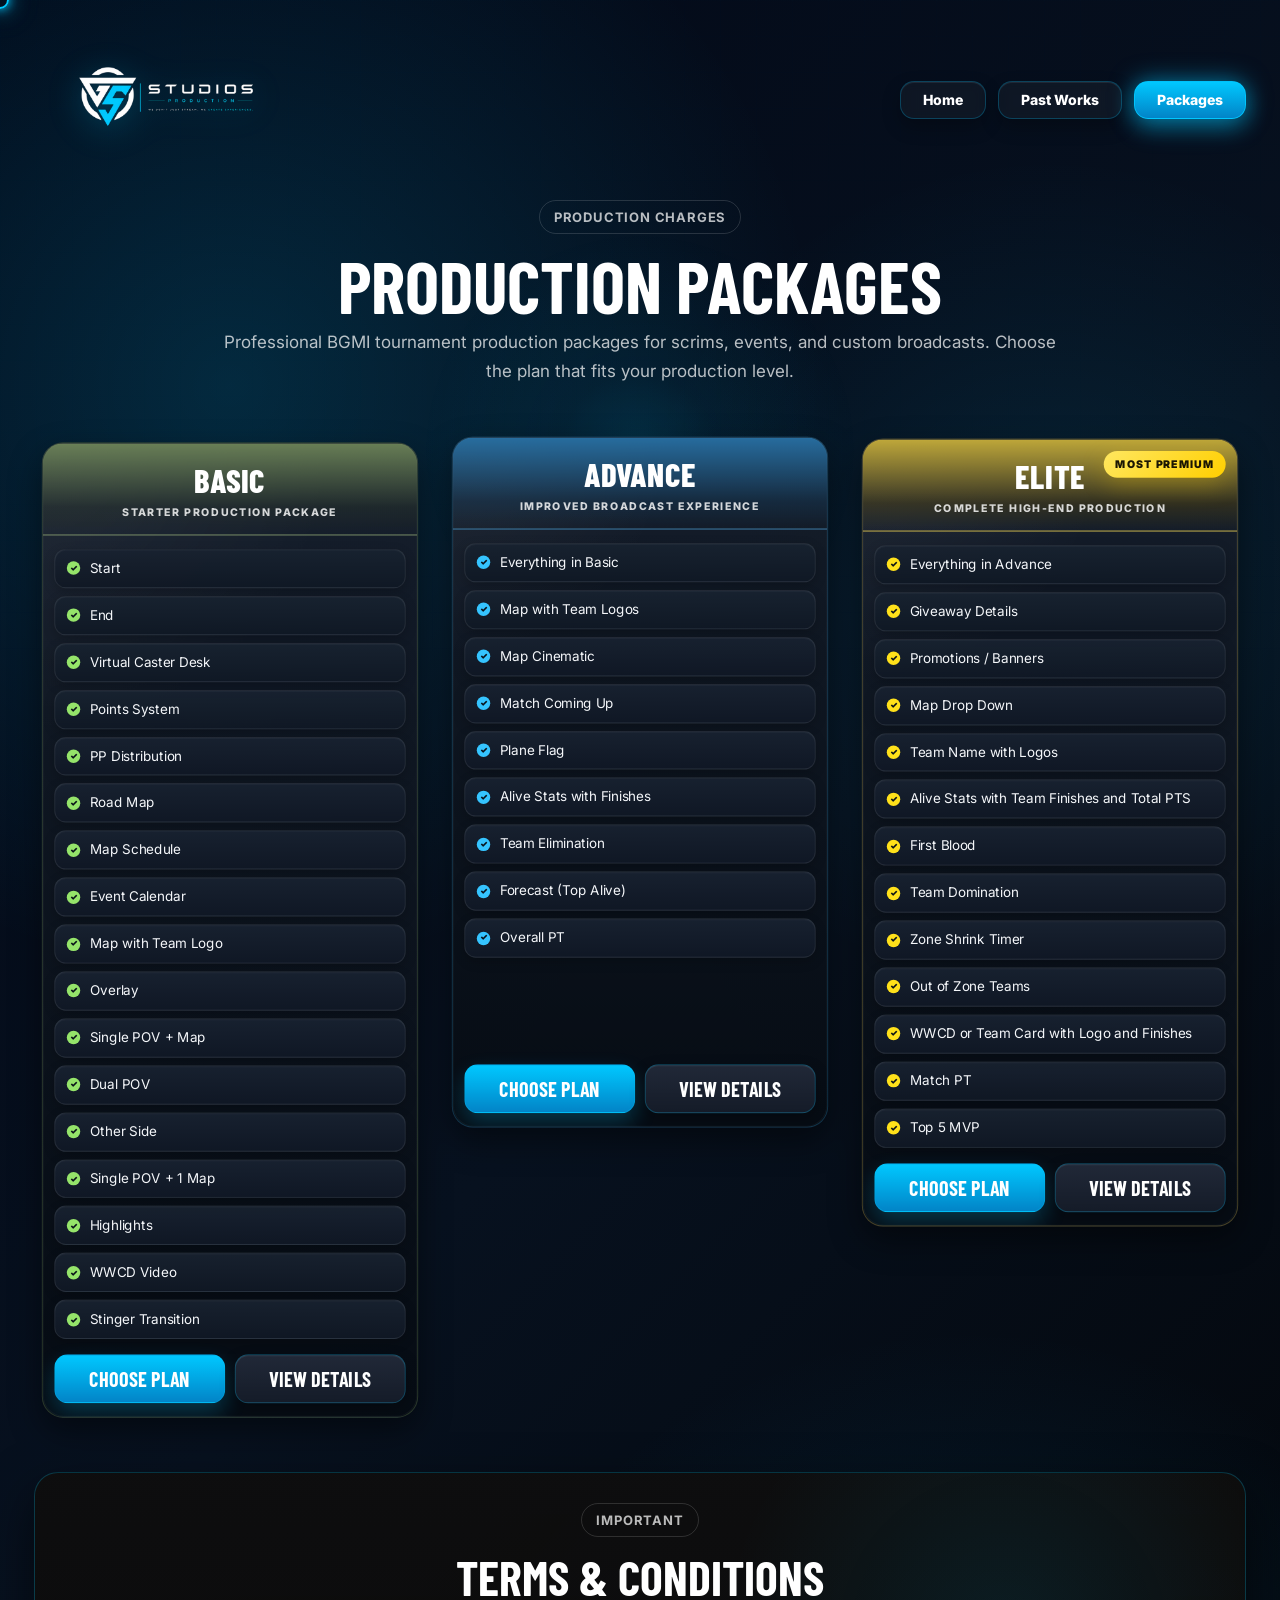
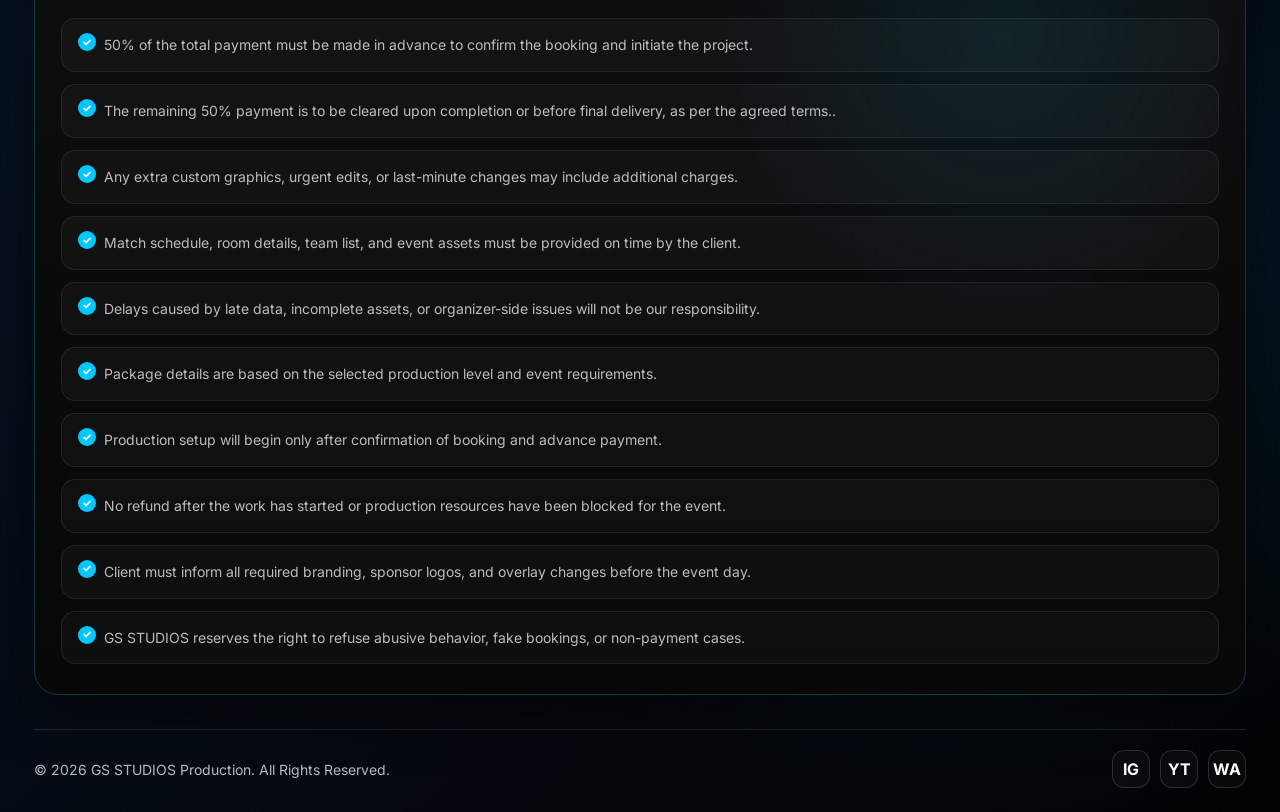
==== commit ae0cef98: "Install Vercel Speed Insights Vercel Speed Insights Configuration Complete  Successfully installed a" ====
--- a/packages.html
+++ b/packages.html
@@ -1,178 +1,182 @@
-<!DOCTYPE html>
-<html lang="en">
-<head>
-  <meta charset="UTF-8" />
-  <meta name="viewport" content="width=device-width, initial-scale=1.0" />
-  <title>Packages - GS STUDIOS</title>
-  <link rel="preconnect" href="https://fonts.googleapis.com">
-  <link rel="preconnect" href="https://fonts.gstatic.com" crossorigin>
-  <link href="https://fonts.googleapis.com/css2?family=Barlow+Condensed:wght@400;500;600;700;800&family=Inter:wght@400;500;600;700&display=swap" rel="stylesheet">
-  <link rel="stylesheet" href="packages.css" />
-</head>
-<body>
-  <div class="cursor"></div>
-
-  <div class="container">
-    <header class="navbar">
-<a href="index.html" class="brand">
-  <img src="assets/studios-logo.png" class="nav-logo" alt="MAX STUDIOS">
-  <div class="brand-text">
-    <!--strong>GS STUDIOS</strong>
-    <span>Production</span>
-  </div-->
-</a>
-
-      <nav class="nav-links">
-        <a href="index.html">Home</a>
-        <a href="works.html">Past Works</a>
-        <a href="packages.html" class="active">Packages</a>
-      </nav>
-    </header>
-
-    <section class="page-hero">
-      <span class="kicker">Production Charges</span>
-      <h1>Production Packages</h1>
-      <p>
-        Professional BGMI tournament production packages for scrims, events, and custom broadcasts.
-        Choose the plan that fits your production level.
-      </p>
-    </section>
-
-    <section class="pricing">
-      
-      <!-- BASIC -->
-      <div class="card basic tilt-card">
-        <div class="card-head">
-          <h2>BASIC</h2>
-          <div class="plan-line">Starter Production Package</div>
-        </div>
-        <div class="card-body">
-          <ul class="features">
-            <li><span>✓</span> Start</li>
-            <li><span>✓</span> End</li>
-            <li><span>✓</span> Virtual Caster Desk</li>
-            <li><span>✓</span> Points System</li>
-            <li><span>✓</span> PP Distribution</li>
-            <li><span>✓</span> Road Map</li>
-            <li><span>✓</span> Map Schedule</li>
-            <li><span>✓</span> Event Calendar</li>
-            <li><span>✓</span> Map with Team Logo</li>
-            <li><span>✓</span> Overlay</li>
-            <li><span>✓</span> Single POV + Map</li>
-            <li><span>✓</span> Dual POV</li>
-            <li><span>✓</span> Other Side</li>
-            <li><span>✓</span> Single POV + 1 Map</li>
-            <li><span>✓</span> Highlights</li>
-            <li><span>✓</span> WWCD Video</li>
-            <li><span>✓</span> Stinger Transition</li>
-          </ul>
-
-          <div class="btn-row">
-            <a href="https://api.whatsapp.com/send/?phone=918876218415&text=Hi%20%F0%9F%91%8B%0AI%20was%20checking%20out%20your%20services%20and%20I%E2%80%99m%20interested%20in%20working%20with%20you%20for%20our%20tournament.%0A%0APlease%20share%20the%20details%20and%20let%E2%80%99s%20discuss%20further.&type=phone_number&app_absent=0" target="_blank" class="btn btn-primary glow-btn">
-              Choose Plan
-            </a>
-            <a href="#" class="btn btn-secondary">View Details</a>
-          </div>
-        </div>
-      </div>
-
-      <!-- ADVANCE -->
-      <div class="card advance tilt-card">
-        <div class="card-head">
-          <h2>ADVANCE</h2>
-          <div class="plan-line">Improved Broadcast Experience</div>
-        </div>
-        <div class="card-body">
-          <ul class="features">
-            <li><span>✓</span> Everything in Basic</li>
-            <li><span>✓</span> Map with Team Logos</li>
-            <li><span>✓</span> Map Cinematic</li>
-            <li><span>✓</span> Match Coming Up</li>
-            <li><span>✓</span> Plane Flag</li>
-            <li><span>✓</span> Alive Stats with Finishes</li>
-            <li><span>✓</span> Team Elimination</li>
-            <li><span>✓</span> Forecast (Top Alive)</li>
-            <li><span>✓</span> Overall PT</li>
-          </ul>
-
-          <div class="btn-row">
-            <a href="https://api.whatsapp.com/send/?phone=918876218415&text=Hi%20%F0%9F%91%8B%0AI%20was%20checking%20out%20your%20services%20and%20I%E2%80%99m%20interested%20in%20working%20with%20you%20for%20our%20tournament.%0A%0APlease%20share%20the%20details%20and%20let%E2%80%99s%20discuss%20further.&type=phone_number&app_absent=0" target="_blank" class="btn btn-primary glow-btn">
-              Choose Plan
-            </a>
-            <a href="#" class="btn btn-secondary">View Details</a>
-          </div>
-        </div>
-      </div>
-
-      <!-- ELITE -->
-      <div class="card elite tilt-card">
-        <div class="badge">Most Premium</div>
-        <div class="card-head">
-          <h2>ELITE</h2>
-          <div class="plan-line">Complete High-End Production</div>
-        </div>
-        <div class="card-body">
-          <ul class="features">
-            <li><span>✓</span> Everything in Advance</li>
-            <li><span>✓</span> Giveaway Details</li>
-            <li><span>✓</span> Promotions / Banners</li>
-            <li><span>✓</span> Map Drop Down</li>
-            <li><span>✓</span> Team Name with Logos</li>
-            <li><span>✓</span> Alive Stats with Team Finishes and Total PTS</li>
-            <li><span>✓</span> First Blood</li>
-            <li><span>✓</span> Team Domination</li>
-            <li><span>✓</span> Zone Shrink Timer</li>
-            <li><span>✓</span> Out of Zone Teams</li>
-            <li><span>✓</span> WWCD or Team Card with Logo and Finishes</li>
-            <li><span>✓</span> Match PT</li>
-            <li><span>✓</span> Top 5 MVP</li>
-          </ul>
-
-          <div class="btn-row">
-            <a href="https://api.whatsapp.com/send/?phone=918876218415&text=Hi%20%F0%9F%91%8B%0AI%20was%20checking%20out%20your%20services%20and%20I%E2%80%99m%20interested%20in%20working%20with%20you%20for%20our%20tournament.%0A%0APlease%20share%20the%20details%20and%20let%E2%80%99s%20discuss%20further.&type=phone_number&app_absent=0" target="_blank" class="btn btn-primary glow-btn">
-              Choose Plan
-            </a>
-            <a href="#" class="btn btn-secondary">View Details</a>
-          </div>
-        </div>
-      </div>
-
-    </section>
-
-    <section class="terms-section tilt-card">
-      <div class="terms-head">
-        <span class="kicker">Important</span>
-        <h2>Terms & Conditions</h2>
-      </div>
-
-      <div class="terms-box">
-        <ul class="terms-list">
-          <li>50% of the total payment must be made in advance to confirm the booking and initiate the project.</li>
-          <li>The remaining 50% payment is to be cleared upon completion or before final delivery, as per the agreed terms..</li>
-          <li>Any extra custom graphics, urgent edits, or last-minute changes may include additional charges.</li>
-          <li>Match schedule, room details, team list, and event assets must be provided on time by the client.</li>
-          <li>Delays caused by late data, incomplete assets, or organizer-side issues will not be our responsibility.</li>
-          <li>Package details are based on the selected production level and event requirements.</li>
-          <li>Production setup will begin only after confirmation of booking and advance payment.</li>
-          <li>No refund after the work has started or production resources have been blocked for the event.</li>
-          <li>Client must inform all required branding, sponsor logos, and overlay changes before the event day.</li>
-          <li>GS STUDIOS reserves the right to refuse abusive behavior, fake bookings, or non-payment cases.</li>
-        </ul>
-      </div>
-    </section>
-
-    <footer class="footer">
-      <p>© 2026 GS STUDIOS Production. All Rights Reserved.</p>
-      <div class="socials">
-        <a href="https://www.instagram.com/gs_studio_productions/?hl=en" target="_blank">IG</a>
-        <a href="https://www.youtube.com/@gsesports_0" target="_blank">YT</a>
-        <a href="https://api.whatsapp.com/send/?phone=918876218415&text=Hi%20%F0%9F%91%8B%0AI%20was%20checking%20out%20your%20services%20and%20I%E2%80%99m%20interested%20in%20working%20with%20you%20for%20our%20tournament.%0A%0APlease%20share%20the%20details%20and%20let%E2%80%99s%20discuss%20further.&type=phone_number&app_absent=0" target="_blank">WA</a>
-      </div>
-    </footer>
-  </div>
-
-
-  <script src="packages.js"></script>
-</body>
-</html>
-   
+<!DOCTYPE html>
+<html lang="en">
+<head>
+  <meta charset="UTF-8" />
+  <meta name="viewport" content="width=device-width, initial-scale=1.0" />
+  <title>Packages - GS STUDIOS</title>
+  <link rel="preconnect" href="https://fonts.googleapis.com">
+  <link rel="preconnect" href="https://fonts.gstatic.com" crossorigin>
+  <link href="https://fonts.googleapis.com/css2?family=Barlow+Condensed:wght@400;500;600;700;800&family=Inter:wght@400;500;600;700&display=swap" rel="stylesheet">
+  <link rel="stylesheet" href="packages.css" />
+  <script>
+    window.si = window.si || function () { (window.siq = window.siq || []).push(arguments); };
+  </script>
+  <script defer src="/_vercel/speed-insights/script.js"></script>
+</head>
+<body>
+  <div class="cursor"></div>
+
+  <div class="container">
+    <header class="navbar">
+<a href="index.html" class="brand">
+  <img src="assets/studios-logo.png" class="nav-logo" alt="MAX STUDIOS">
+  <div class="brand-text">
+    <!--strong>GS STUDIOS</strong>
+    <span>Production</span>
+  </div-->
+</a>
+
+      <nav class="nav-links">
+        <a href="index.html">Home</a>
+        <a href="works.html">Past Works</a>
+        <a href="packages.html" class="active">Packages</a>
+      </nav>
+    </header>
+
+    <section class="page-hero">
+      <span class="kicker">Production Charges</span>
+      <h1>Production Packages</h1>
+      <p>
+        Professional BGMI tournament production packages for scrims, events, and custom broadcasts.
+        Choose the plan that fits your production level.
+      </p>
+    </section>
+
+    <section class="pricing">
+      
+      <!-- BASIC -->
+      <div class="card basic tilt-card">
+        <div class="card-head">
+          <h2>BASIC</h2>
+          <div class="plan-line">Starter Production Package</div>
+        </div>
+        <div class="card-body">
+          <ul class="features">
+            <li><span>✓</span> Start</li>
+            <li><span>✓</span> End</li>
+            <li><span>✓</span> Virtual Caster Desk</li>
+            <li><span>✓</span> Points System</li>
+            <li><span>✓</span> PP Distribution</li>
+            <li><span>✓</span> Road Map</li>
+            <li><span>✓</span> Map Schedule</li>
+            <li><span>✓</span> Event Calendar</li>
+            <li><span>✓</span> Map with Team Logo</li>
+            <li><span>✓</span> Overlay</li>
+            <li><span>✓</span> Single POV + Map</li>
+            <li><span>✓</span> Dual POV</li>
+            <li><span>✓</span> Other Side</li>
+            <li><span>✓</span> Single POV + 1 Map</li>
+            <li><span>✓</span> Highlights</li>
+            <li><span>✓</span> WWCD Video</li>
+            <li><span>✓</span> Stinger Transition</li>
+          </ul>
+
+          <div class="btn-row">
+            <a href="https://api.whatsapp.com/send/?phone=918876218415&text=Hi%20%F0%9F%91%8B%0AI%20was%20checking%20out%20your%20services%20and%20I%E2%80%99m%20interested%20in%20working%20with%20you%20for%20our%20tournament.%0A%0APlease%20share%20the%20details%20and%20let%E2%80%99s%20discuss%20further.&type=phone_number&app_absent=0" target="_blank" class="btn btn-primary glow-btn">
+              Choose Plan
+            </a>
+            <a href="#" class="btn btn-secondary">View Details</a>
+          </div>
+        </div>
+      </div>
+
+      <!-- ADVANCE -->
+      <div class="card advance tilt-card">
+        <div class="card-head">
+          <h2>ADVANCE</h2>
+          <div class="plan-line">Improved Broadcast Experience</div>
+        </div>
+        <div class="card-body">
+          <ul class="features">
+            <li><span>✓</span> Everything in Basic</li>
+            <li><span>✓</span> Map with Team Logos</li>
+            <li><span>✓</span> Map Cinematic</li>
+            <li><span>✓</span> Match Coming Up</li>
+            <li><span>✓</span> Plane Flag</li>
+            <li><span>✓</span> Alive Stats with Finishes</li>
+            <li><span>✓</span> Team Elimination</li>
+            <li><span>✓</span> Forecast (Top Alive)</li>
+            <li><span>✓</span> Overall PT</li>
+          </ul>
+
+          <div class="btn-row">
+            <a href="https://api.whatsapp.com/send/?phone=918876218415&text=Hi%20%F0%9F%91%8B%0AI%20was%20checking%20out%20your%20services%20and%20I%E2%80%99m%20interested%20in%20working%20with%20you%20for%20our%20tournament.%0A%0APlease%20share%20the%20details%20and%20let%E2%80%99s%20discuss%20further.&type=phone_number&app_absent=0" target="_blank" class="btn btn-primary glow-btn">
+              Choose Plan
+            </a>
+            <a href="#" class="btn btn-secondary">View Details</a>
+          </div>
+        </div>
+      </div>
+
+      <!-- ELITE -->
+      <div class="card elite tilt-card">
+        <div class="badge">Most Premium</div>
+        <div class="card-head">
+          <h2>ELITE</h2>
+          <div class="plan-line">Complete High-End Production</div>
+        </div>
+        <div class="card-body">
+          <ul class="features">
+            <li><span>✓</span> Everything in Advance</li>
+            <li><span>✓</span> Giveaway Details</li>
+            <li><span>✓</span> Promotions / Banners</li>
+            <li><span>✓</span> Map Drop Down</li>
+            <li><span>✓</span> Team Name with Logos</li>
+            <li><span>✓</span> Alive Stats with Team Finishes and Total PTS</li>
+            <li><span>✓</span> First Blood</li>
+            <li><span>✓</span> Team Domination</li>
+            <li><span>✓</span> Zone Shrink Timer</li>
+            <li><span>✓</span> Out of Zone Teams</li>
+            <li><span>✓</span> WWCD or Team Card with Logo and Finishes</li>
+            <li><span>✓</span> Match PT</li>
+            <li><span>✓</span> Top 5 MVP</li>
+          </ul>
+
+          <div class="btn-row">
+            <a href="https://api.whatsapp.com/send/?phone=918876218415&text=Hi%20%F0%9F%91%8B%0AI%20was%20checking%20out%20your%20services%20and%20I%E2%80%99m%20interested%20in%20working%20with%20you%20for%20our%20tournament.%0A%0APlease%20share%20the%20details%20and%20let%E2%80%99s%20discuss%20further.&type=phone_number&app_absent=0" target="_blank" class="btn btn-primary glow-btn">
+              Choose Plan
+            </a>
+            <a href="#" class="btn btn-secondary">View Details</a>
+          </div>
+        </div>
+      </div>
+
+    </section>
+
+    <section class="terms-section tilt-card">
+      <div class="terms-head">
+        <span class="kicker">Important</span>
+        <h2>Terms & Conditions</h2>
+      </div>
+
+      <div class="terms-box">
+        <ul class="terms-list">
+          <li>50% of the total payment must be made in advance to confirm the booking and initiate the project.</li>
+          <li>The remaining 50% payment is to be cleared upon completion or before final delivery, as per the agreed terms..</li>
+          <li>Any extra custom graphics, urgent edits, or last-minute changes may include additional charges.</li>
+          <li>Match schedule, room details, team list, and event assets must be provided on time by the client.</li>
+          <li>Delays caused by late data, incomplete assets, or organizer-side issues will not be our responsibility.</li>
+          <li>Package details are based on the selected production level and event requirements.</li>
+          <li>Production setup will begin only after confirmation of booking and advance payment.</li>
+          <li>No refund after the work has started or production resources have been blocked for the event.</li>
+          <li>Client must inform all required branding, sponsor logos, and overlay changes before the event day.</li>
+          <li>GS STUDIOS reserves the right to refuse abusive behavior, fake bookings, or non-payment cases.</li>
+        </ul>
+      </div>
+    </section>
+
+    <footer class="footer">
+      <p>© 2026 GS STUDIOS Production. All Rights Reserved.</p>
+      <div class="socials">
+        <a href="https://www.instagram.com/gs_studio_productions/?hl=en" target="_blank">IG</a>
+        <a href="https://www.youtube.com/@gsesports_0" target="_blank">YT</a>
+        <a href="https://api.whatsapp.com/send/?phone=918876218415&text=Hi%20%F0%9F%91%8B%0AI%20was%20checking%20out%20your%20services%20and%20I%E2%80%99m%20interested%20in%20working%20with%20you%20for%20our%20tournament.%0A%0APlease%20share%20the%20details%20and%20let%E2%80%99s%20discuss%20further.&type=phone_number&app_absent=0" target="_blank">WA</a>
+      </div>
+    </footer>
+  </div>
+
+
+  <script src="packages.js"></script>
+</body>
+</html>
+   
--- a/packages.css
+++ b/packages.css
@@ -129,7 +129,7 @@
 }
 
 .nav-logo{
-  width:100px;
+  width:260px;
   height:auto;
   object-fit:contain;
   filter:drop-shadow(0 6px 16px rgba(0,200,255,0.28));
@@ -702,7 +702,7 @@
   }
 
   .nav-logo{
-    width:90px;
+    width:140px;
     margin:0;   /* 🔥 fix (negative hata diya) */
   }
 
